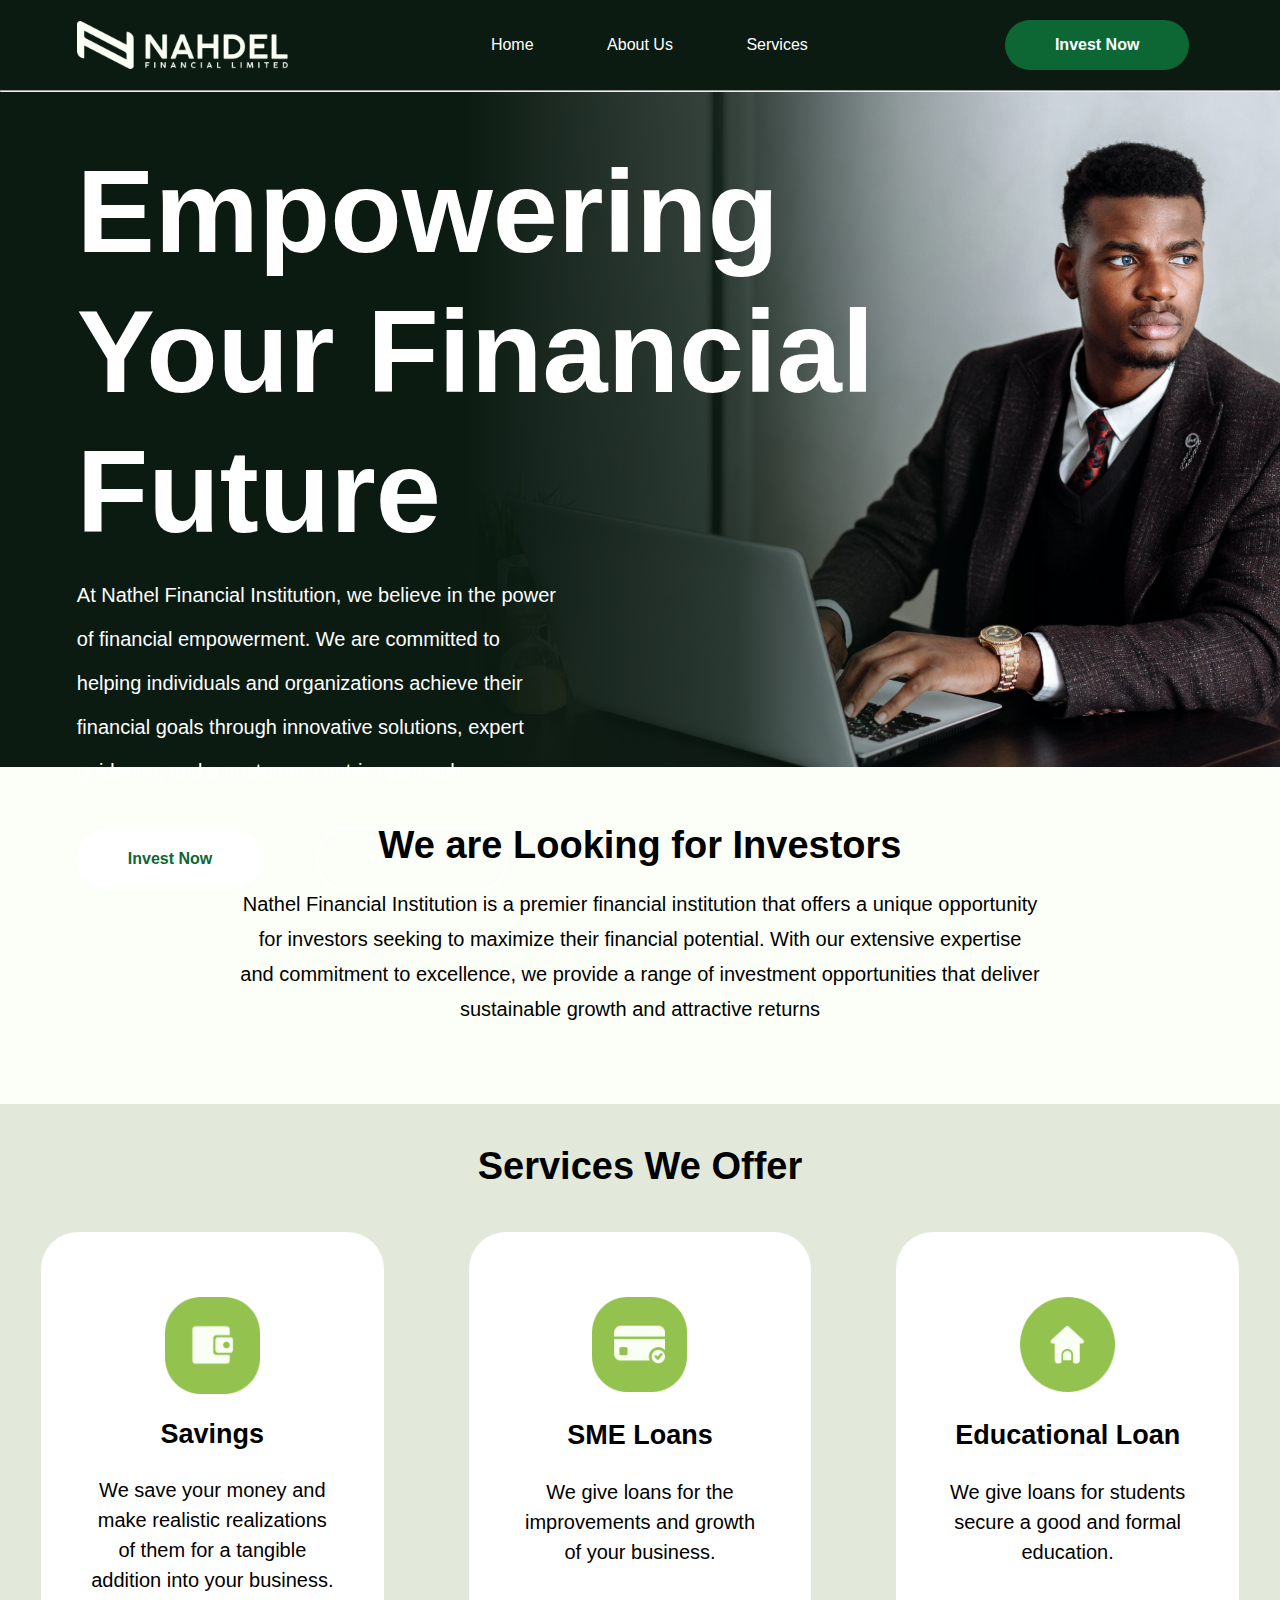
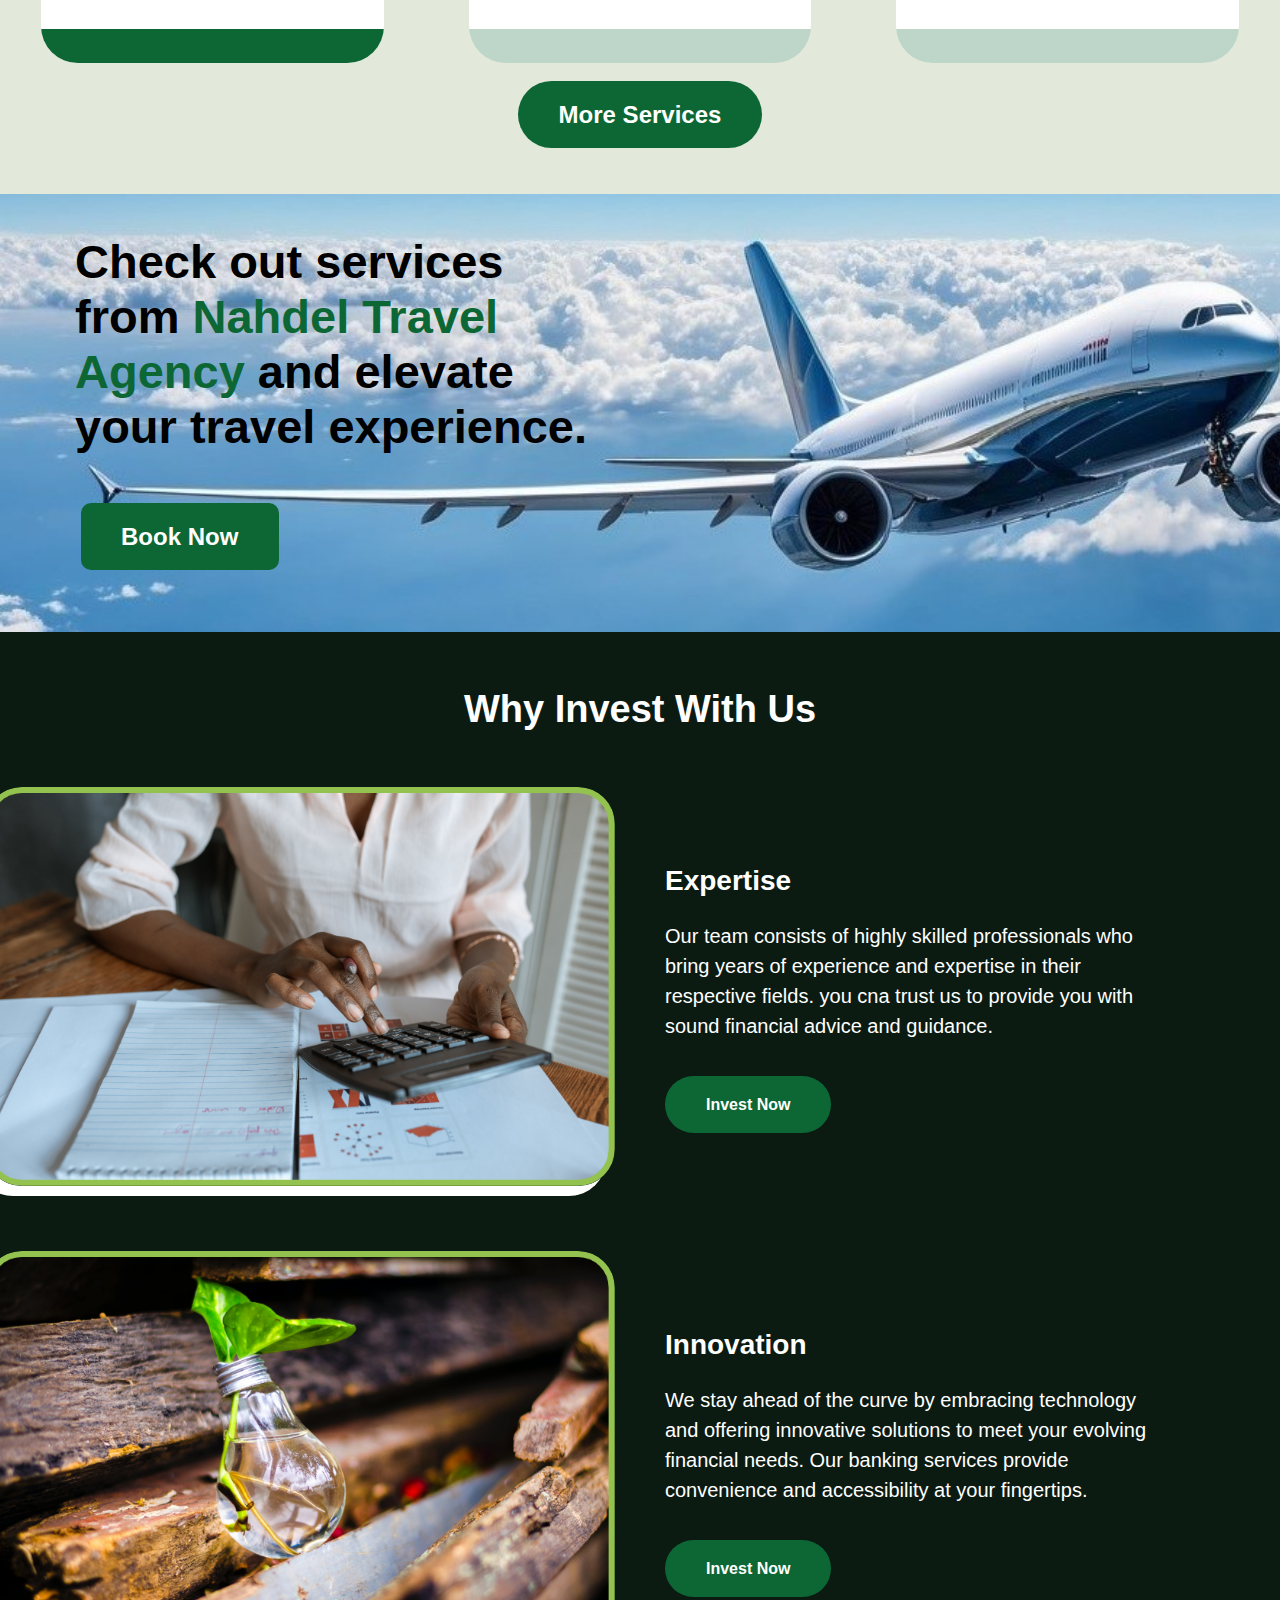
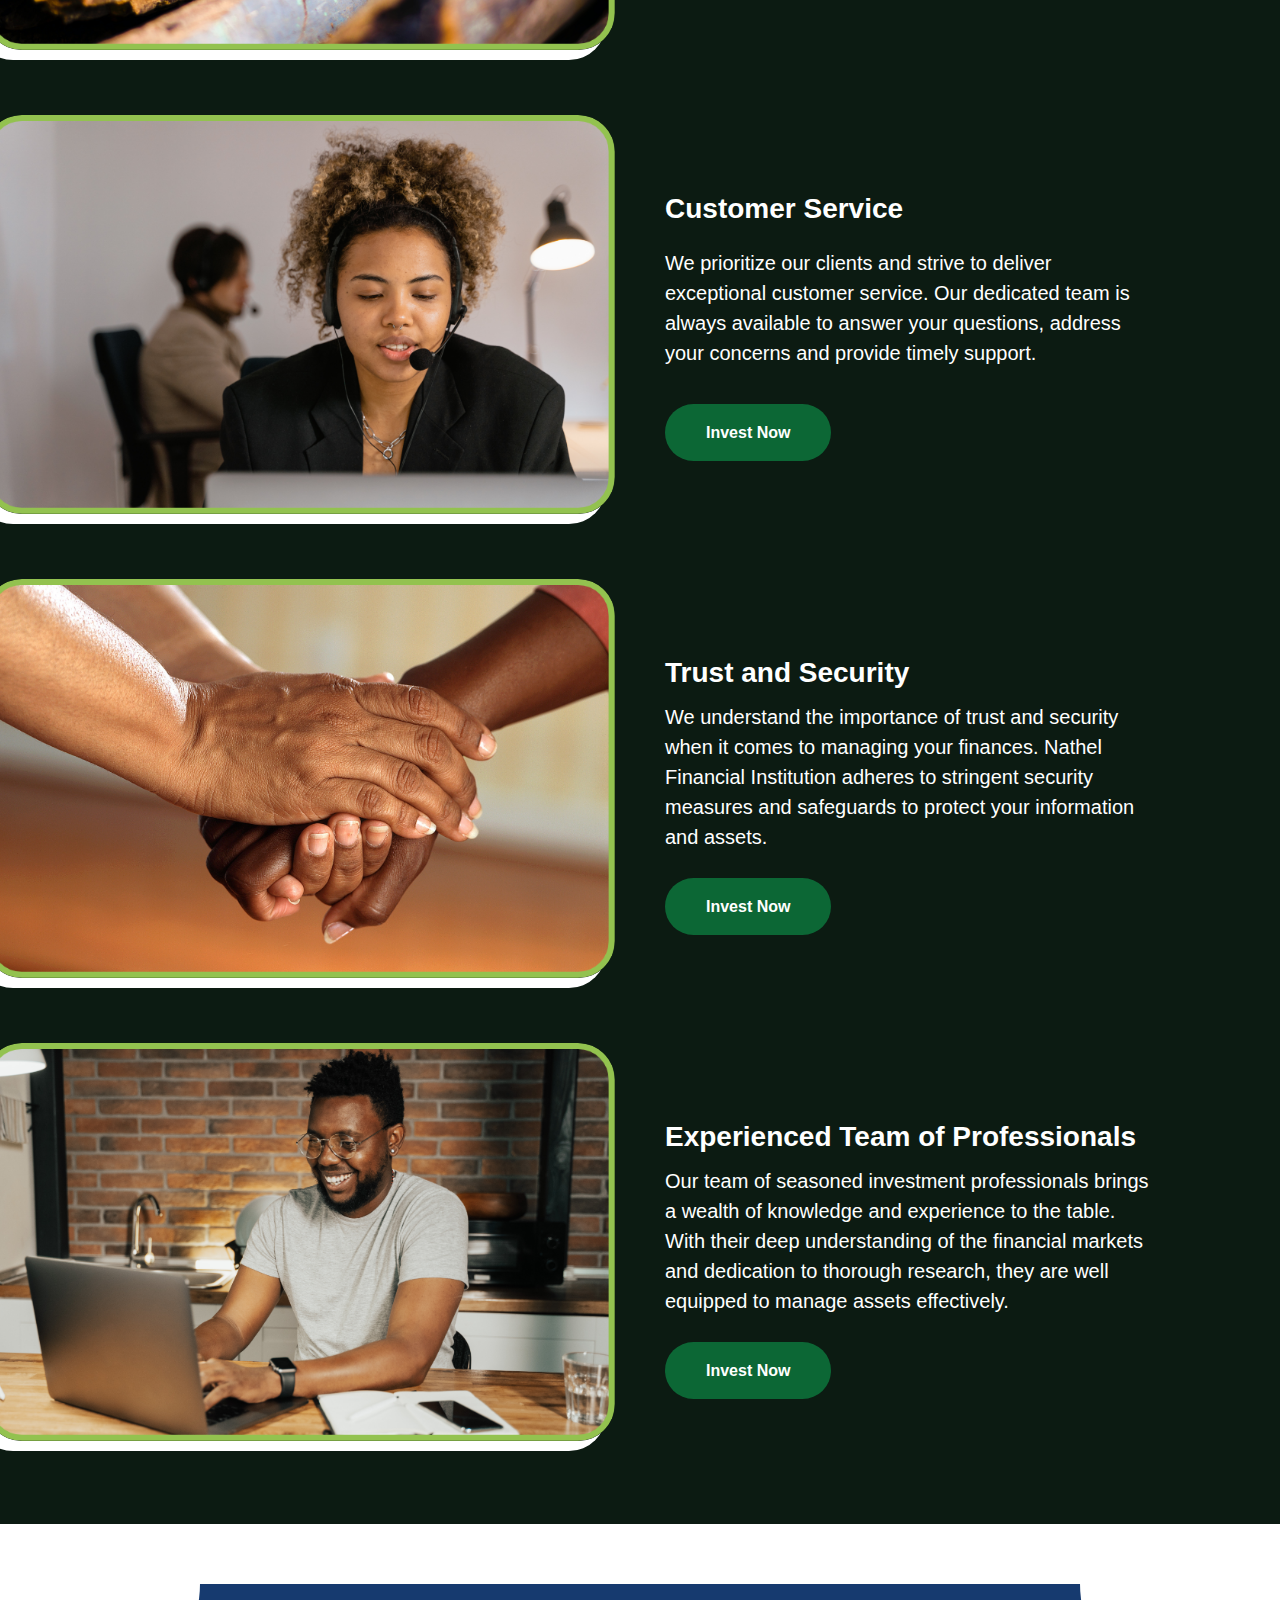
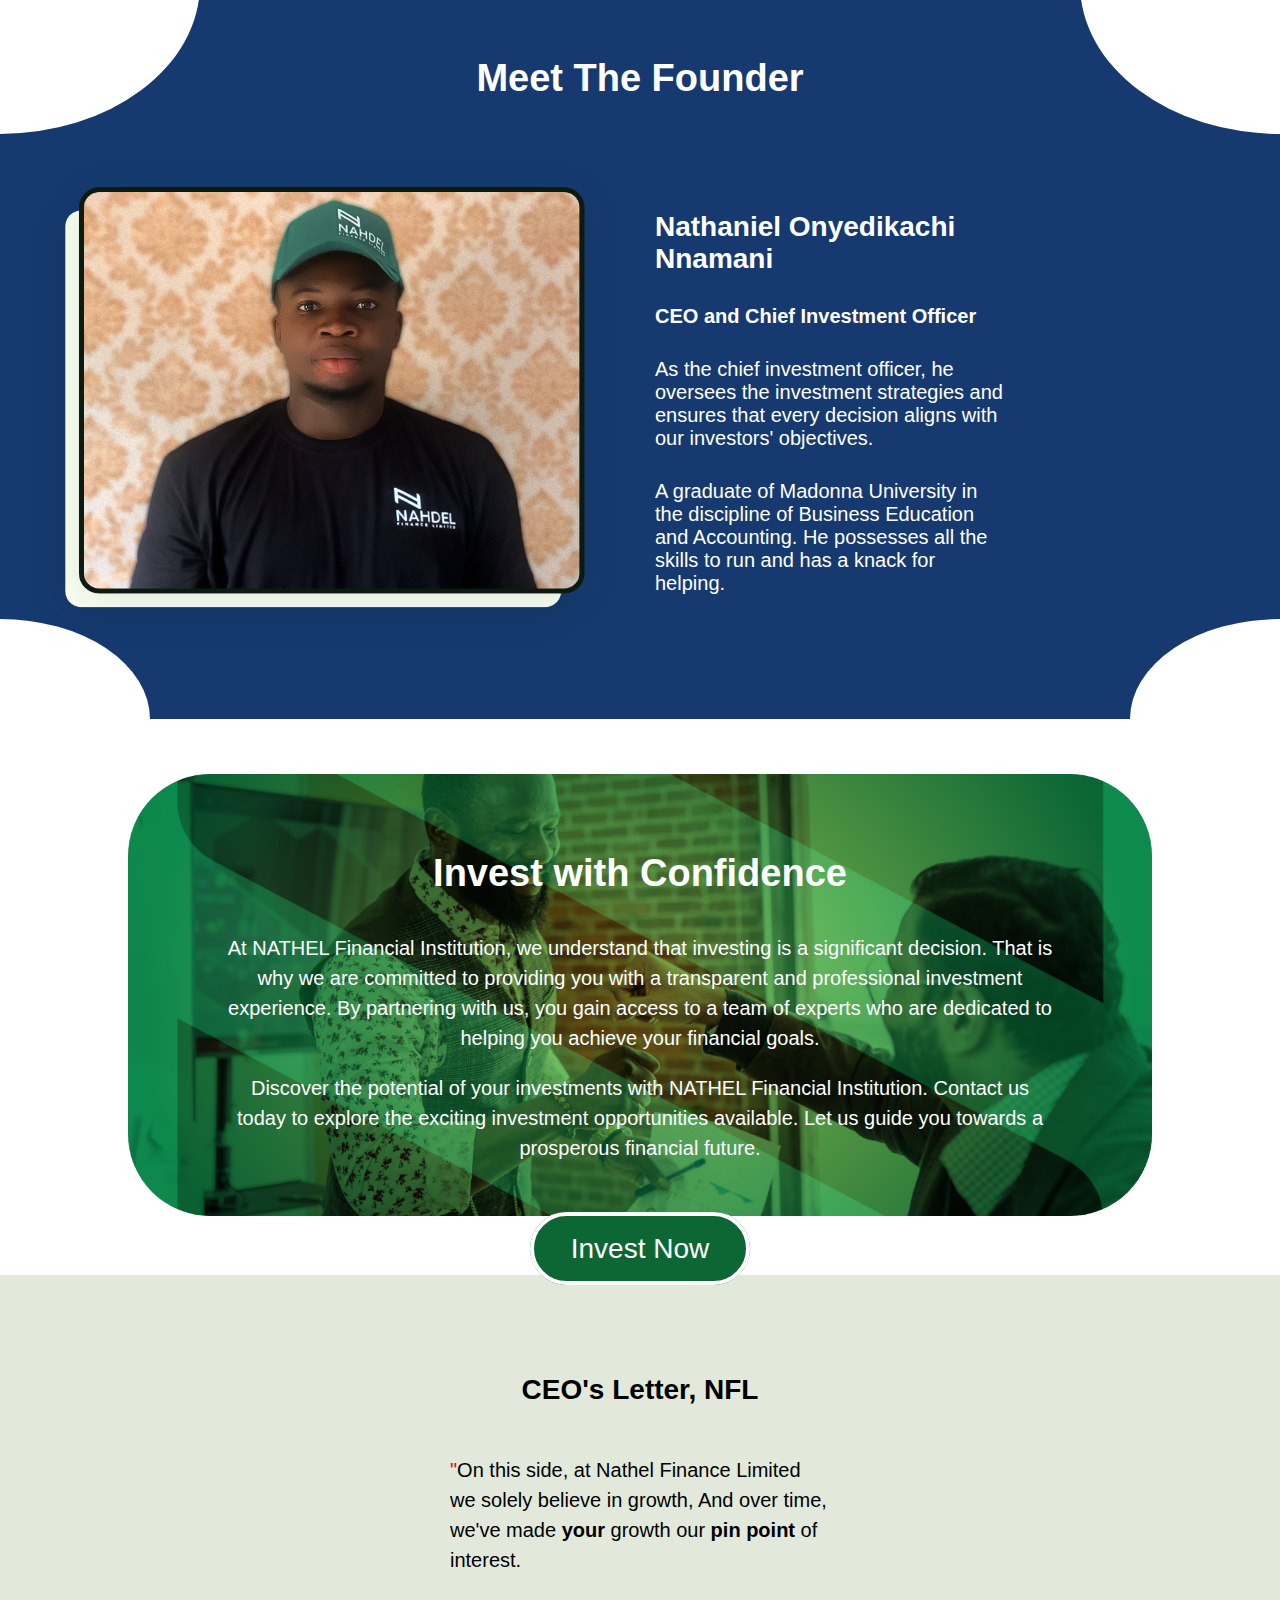
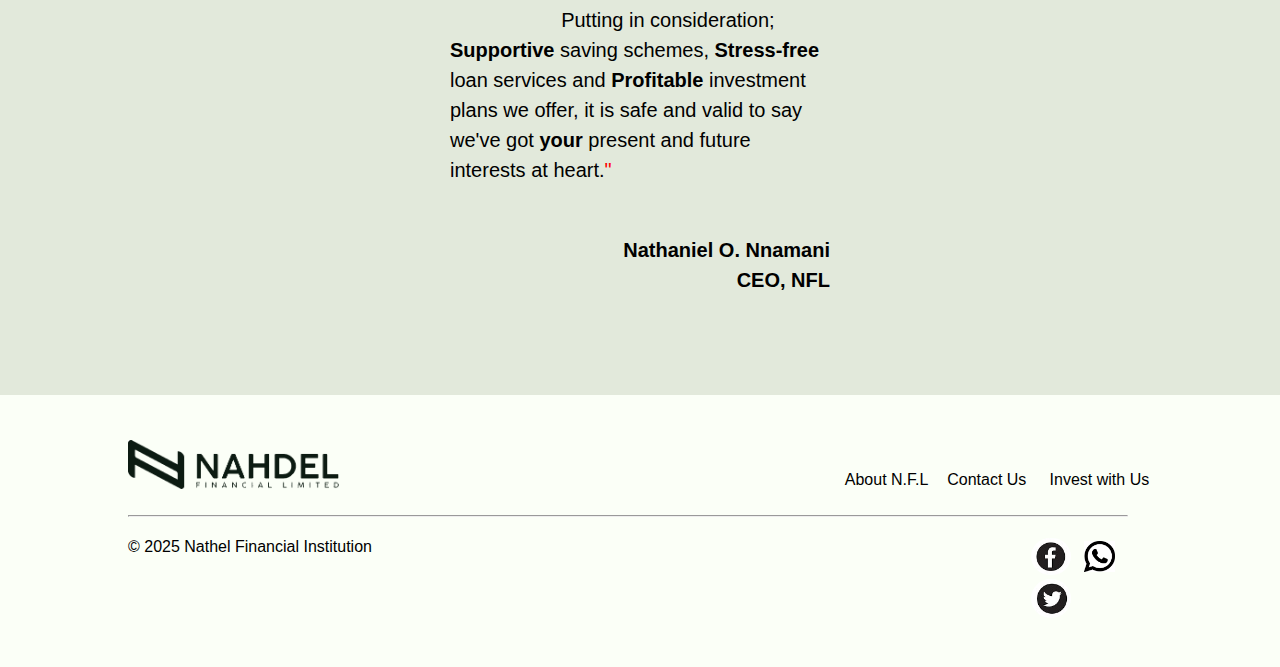
==== index.html @ e196019b "Update index.html" ====
<!DOCTYPE html>
<html lang="en">
  <head>
    <meta charset="UTF-8" />
    <meta name="viewport" content="width=device-width, initial-scale=1.0" />
    <title>Nathel Finance Limited</title>
    <link
      rel="shortcut icon"
      href="nahdel images/Fvicon.png"
      type="image/x-icon"
    />
    <style>
      * {
        box-sizing: border-box;
      }
      body {
        margin: 0%;
        font-family: "Segoe UI", Tahoma, Geneva, Verdana, sans-serif;
      }
      a {
        text-decoration: none;
        color: white;
      }
      .back-to-top {
        float: right;
        position: fixed;
        bottom: 6%;
        right: 4%;
        opacity: 0;
        z-index: 10;
      }
      .back-to-top a {
        display: inline-block;
        margin-top: 40px;
      }
      .back-to-top img {
        border-radius: 40px;
        width: 70px;
      }
      #nav {
        height: 90px;
        display: grid;
        align-items: center;
        justify-items: center;
        grid-template-columns: repeat(7, minmax(0, 1fr));
        background-color: #0c1b12;
      }
      .logo {
        width: 211px;
      }
      .item {
        display: grid;
        width: 100%;
      }
      .item1 {
        align-items: end;
        grid-column-start: 1;
        grid-column-end: 3;
        justify-content: center;
      }
      .item2 {
        justify-content: end;
      }
      .item3 {
        justify-content: center;
      }
      .item4 {
        justify-content: start;
      }
      .item5 {
        grid-column-start: 6;
        grid-column-end: 8;
        justify-content: center;
        font-weight: bold;
      }
      .item6 {
  grid-column-start: 7;
  grid-column-end: 9;
  display: none;
  position: relative;
  justify-content: center;
}
.dropdown-toggle {
  text-align: center;
  align-content: center;
  display: inline-block;
  padding: 16px 50px;
  background-color: #0c6735;
  width: 177px;
  height: 94px;
  font-size: 30px;
}
ul.dropdown {
  display: none;
  position: absolute;
  top: 100%;
  margin-top: 0;
  margin-left: -95px;
  background: #777;
  min-width: 278px;
  padding: 0;
  border-radius: 10px;
}
.list {
  list-style-type: none;
  background-color: #0c6735;
  height: 100px;
}
.links {
  text-decoration: none;
  color: white;
  padding: 0.5em 1em;
  display: block;
  font-size: 40px;
}
      .item5 a {
        display: inline-block;
        padding: 16px 50px;
        border-radius: 30px;
        background-color: #0c6735;
      }
      .item5 a:hover {
        color: #0c6735;
        background-color: white;
        transition: all 0.3s;
      }
      .item2 a,
      .item3 a,
      .item4 a {
        padding: 10px 15px;
        border-radius: 14px;
      }
      .item2 a:hover,
      .item3 a:hover,
      .item4 a:hover {
        background-color: #0c6735;
        transition: all 0.3s;
      }
      #first-part {
        color: white;
        padding: 50px 0px;
        height: 675px;
        background-image: url("First\ Background.png");
        background-size: cover;
      }
      .first-part-section1 {
        margin: 0% 6%;
      }
      #first-part p:nth-child(1) {
        margin-top: 0%;
        margin-bottom: 0%;
        margin-right: 215px;
        font-size: 117px;
        font-weight: bold;
        line-height: 140px;
      }
      #first-part p:nth-child(2) {
        font-size: 20px;
        line-height: 44px;
        margin-top: 1%;
        margin-bottom: 0%;
        margin-right: 642px;
      }
      .first-part-section2 {
        display: inline-block;
        margin: 3% 0%;
      }
      .first-part-section2 a {
        display: inline-block;
        padding: 21px 51px;
        border-radius: 34px;
        font-weight: bold;
      }
      .first-part-section2 a:nth-child(1) {
        color: #0c6735;
        background-color: white;
        margin-right: 48px;
      }
      .first-part-section2 a:nth-child(1):hover {
        color: white;
        background-color: #0c6735;
        transition: all 0.3s;
      }
      .first-part-section2 a:nth-child(2) {
        border: 2px solid white;
        color: white;
      }
      .first-part-section2 a:nth-child(2):hover {
        border: none;
        background-color: #0c6735;
        transition: background-color 0.3s;
        padding: 22px 53px;
      }
      #second-part {
        padding: 57px 240px;
        background-color: #fbfff7;
      }
      #second-part p:nth-child(1) {
        font-size: 38px;
        text-align: center;
        font-weight: bold;
        margin-top: 0;
        margin-bottom: 0;
      }
      #second-part p:nth-child(2) {
        font-size: 20px;
        line-height: 35px;
        text-align: center;
      }
      #third-part {
        padding: 41px;
        height: 690px;
        background-color: #e2e9db;
      }
      #third-part > p:nth-child(1) {
        font-size: 38px;
        font-weight: bold;
        margin: 0;
        text-align: center;
        padding-bottom: 44px;
      }
      .third-part-grid {
        height: 90px;
        display: grid;
        justify-items: center;
        grid-template-columns: repeat(3, minmax(0, 1fr));
        grid-column-gap: 85px;
      }
      .third-part-grid .item {
        padding-bottom: 68px;
        background-color: white;
        border-radius: 37px;
      }
      .third-part-grid-1 {
        padding-top: 65px;
        font-size: 20px;
        background: linear-gradient(
          180deg,
          rgba(255, 255, 255, 0) 92%,
          #0c6735 77%
        );
      }
      .third-part-grid-2 {
        padding-top: 65px;
        font-size: 20px;
        padding-bottom: 97px;
        background: linear-gradient(
          180deg,
          rgba(255, 255, 255, 0) 92%,
          #0c673545 77%
        );
      }
      .third-part-grid-3 {
        padding-top: 65px;
        font-size: 20px;
        padding-bottom: 98px;
        background: linear-gradient(
          180deg,
          rgba(255, 255, 255, 0) 92%,
          #0c673545 77%
        );
      }
      .third-part-grid img {
        width: 95px;
        margin: auto;
      }
      .third-part-grid .correction1 {
        margin-top: 0px;
      }
      .third-part-grid .correction2 {
        margin-top: 0px;
      }
      .third-part-grid .correction3 {
        margin-top: -27px;
      }
      .third-part-grid p {
        text-align: center;
      }
      .passage {
        margin: 0px 50px;
        line-height: 30px;
      }
      .loans-title {
        font-size: 27px;
        font-weight: bold;
        margin: 25px 0px;
      }
      .services {
        text-align: center;
        margin-top: 379px;
        font-size: 24px;
        font-weight: bold;
      }
      .services a:hover {
        color: #0c6735;
        background-color: white;
        box-shadow: 0px 4px 16px rgb(74, 74, 74);
        padding: 20px 41px;
        border-radius: 54px;
      }
      .invest-now {
        color: white;
        background-color: #0c6735;
        padding: 20px 41px;
        border-radius: 54px;
      }
      .invest-now:hover {
        color: #0c6735;
        background-color: white;
        transition: all 0.3s;
      }
      #travel-agency {
        background-image: url("nathel\ photo.jpg");
        background-size: cover;
        padding-top: 19px;
        padding-bottom: 76px;
      }
      .travel-agency {
        margin: -26px 665px 0px 75px;
        text-align: left;
        font-size: 47px;
        font-weight: 600;
      }
      .travel-name {
        color: #0c6735;
      }
      .travel-button {
        width: 202px;
        font-size: 24px;
        font-weight: bold;
        text-align: center;
        color: white;
        background-color: #0c6735;
        padding: 20px 41px 20px 40px;
        border-radius: 10px;
        margin-left: 6px;
      }
      .travel-button:hover {
        color: #0c6735;
        background-color: white;
        box-shadow: 0px 4px 16px rgb(74, 74, 74);
        transition: all 0.3s;
      }
      #fourth-part {
        height: 2492px;
        background-color: #0c1b12;
        padding-top: 56px;
      }
      #fourth-part > p {
        font-size: 38px;
        font-weight: bold;
        margin: 0;
        text-align: center;
        padding-bottom: 56px;
      }
      #fourth-part p {
        color: white;
      }
      .fourth-part-grid {
        display: grid;
        justify-items: center;
        grid-template-columns: repeat(2, minmax(0, 1fr));
        grid-column-gap: 50px;
        grid-row-gap: 65px;
      }
      .four1 {
        justify-content: end;
      }
      .four2 {
        margin-right: 0px;
        justify-content: start;
      }
      #fourth-part img {
        width: 630px;
        border-radius: 37px;
        box-shadow: -9px 10px 0px white;
      }
      .top-one {
        height: 0;
        font-size: 28px;
        font-weight: bold;
        margin-top: 78px;
        margin-bottom: 0;
      }
      .second-one {
        width: 489px;
        font-size: 20px;
        line-height: 30px;
        margin-top: 0;
        margin-bottom: 0;
      }
      .four2 p:nth-child(3) {
        margin-top: 0;
      }
      .four2 .invest-now {
        font-weight: bold;
      }
      #fifth-part {
        margin-top: 60px;
      }
      .fifth-section {
        position: relative;
        color: white;
        background-color: rgb(19, 56, 109, 0.99);
        padding-top: 35px;
        padding-bottom: 50px;
        border-radius: 0;
      }
      .small-box {
        position: absolute;
        background-color: white;
      }
      .box1,
      .box2 {
        width: 200px;
        height: 150px;
      }
      .box3,
      .box4 {
        width: 150px;
        height: 100px;
      }
      .box1 {
        top: 0;
        left: 0;
        border-radius: 0px 0px 131% 0px;
      }
      .box2 {
        top: 0;
        right: 0;
        border-radius: 0px 0px 0px 131%;
      }
      .box3 {
        bottom: 0;
        left: 0;
        border-radius: 0px 131% 0px 0px;
      }
      .box4 {
        bottom: 0;
        right: 0;
        border-radius: 131% 0px 0px 0px;
      }
      .fifth-section > p {
        font-size: 38px;
        font-weight: bold;
        text-align: center;
        text-transform: capitalize;
      }
      .fifth-section-grid {
        display: grid;
        justify-items: center;
        grid-template-columns: repeat(2, minmax(0, 1fr));
      }
      #fifth-part img {
        width: 630px;
        border-radius: 37px;
      }
      .five1 {
        justify-content: end;
      }
      .five2 {
        font-size: 20px;
        justify-content: start;
        align-items: center;
        align-content: center;
      }
      .five2 p {
        margin: 15px;
        margin-right: 270px;
      }
      .name {
        font-size: 28px;
        font-weight: bold;
      }
      .ceo {
        font-weight: bold;
      }
      #sixth-part {
        position: relative;
        margin: 55px 0px;
      }
      #sixth-part img {
        width: 80%;
        margin: 0px 10%;
      }
      .sixth-section {
        color: white;
        position: absolute;
        top: 9%;
        width: 65%;
        margin: 0px 17.5%;
      }
      .sixth-section p {
        text-align: center;
      }
      .sixth-section > p:nth-child(1) {
        font-size: 38px;
        font-weight: bold;
      }
      .six-p {
        font-size: 20px;
        line-height: 30px;
      }
      .sixth-section p:nth-child(4) {
        font-size: 28px;
        margin-top: 70px;
      }
      .sixth-section a {
        text-decoration: none;
        padding: 17px 37px;
        border: 4px solid white;
        border-radius: 55px;
        background-color: #0c6735;
      }
      .sixth-section a:hover {
        color: #0c6735;
        background-color: white;
        transition: all 0.3s;
      }
      #letter {
        background-color: #e2e9db;
        padding: 100px 0px;
      }
      #letter p {
        margin: 0px 450px;
        text-align: start;
        font-size: 20px;
        line-height: 30px;
      }
      #letter p:nth-child(1) {
        font-size: 28px;
        font-weight: bold;
        text-align: center;
        margin-bottom: 50px;
      }
      #letter p:nth-child(2) {
        margin-bottom: 30px;
      }
      #letter p:nth-child(4) {
        text-align: end;
        font-size: 20px;
        font-weight: bold;
        margin-top: 50px;
      }
      .change-color {
        color: red;
      }
      #footer {
        background-color: #fbfff7;
        padding: 45px 0px;
      }
      .footer-section {
        width: 80%;
        margin: 0px 10%;
      }
      .footer-grid {
        display: grid;
        grid-template-columns: repeat(10, minmax(0, 2fr));
      }
      .footer1 a {
        text-decoration: none;
        color: black;
      }
      .footer1 a:hover {
        text-decoration: underline;
        color: #0c6735;
      }
      .foot1 {
        grid-column-start: 1;
        grid-column-end: 7;
      }
      .foot2 {
        visibility: hidden;
        margin-left: 29px;
      }
      hr {
        margin-top: 26px;
        margin-bottom: 21px;
        margin-right: 24px;
      }
      .foot6 {
        grid-column-start: 1;
        grid-column-end: 9;
      }
      .foot7 {
        grid-column-start: 9;
        grid-column-end: 11;
      }
      .foot7 img {
        width: 40px;
        display: inline-block;
      }
      .foot7 > div {
        margin-left: 84px;
      }
      .fb {
        margin-right: 8px;
        border-radius: 60px;
      }
      .foot7 .what {
        width: 31.5px;
        margin-bottom: 3px;
        margin-right: 8px;
      }
      .tweet {
        border-radius: 60px;
      }
      .footer1 .item {
        align-content: end;
      }
      .footer2 .item {
        align-content: start;
      }

      @media (max-width: 821px) {
        body {
          display: grid;
          grid-template-columns: auto;
        }
        #nav,
        #first-part,
        #second-part,
        #third-part,
        #travel-agency,
        #fourth-part,
        #fifth-part,
        #sixth-part,
        #letter,
        #footer {
          width: 100%;
        }
        #nav {
          grid-template-columns: repeat(8, minmax(0, 1fr));
          padding-left: 108px;
          padding-right: 40px;
          padding-top: 50px;
          height: 183px;
        }
        .logo {
          width: 300px;
        }
        .item2,
        .item3,
        .item4,
        .item5 {
          display: none;
        }
        .item5 {
          margin-left: -250px;
        }
        .item6 {
          display: grid;
        }
        #first-part {
          background-image: url("Section\ One\ Background.png");
          height: 1500px;
        }
        #first-part p {
          width: 100%;
        }
        .first-part img {
          object-fit: cover;
        }
        #third-part {
          height: 1381px;
        }
        .third-part-grid {
          height: 1100px;
          display: grid;
          justify-items: center;
          grid-template-columns: repeat(1, minmax(0, 1fr));
          grid-row-gap: 52px;
        }
        #travel-agency {
          background-image: url("plane.jpg");
          height: 800px;
        }
        .travel-agency {
          margin: 0px 75px;
          padding-top: -7px;
          text-align: center;
          font-size: 47px;
        }
        .travel-agency p {
          margin-bottom: 35px;
        }
        .travel-name {
          color: #0c6735;
        }
        #fourth-part {
          height: 4185px;
        }
        .fourth-part-grid {
          display: grid;
          justify-items: center;
          grid-template-columns: repeat(1, minmax(0, 1fr));
          grid-row-gap: 65px;
        }
        .four1 {
          justify-content: center;
        }
        .four2 {
          margin-right: 0px;
          justify-content: center;
        }
        .services {
          margin-top: 54px;
        }
        .top-one {
          margin-top: 0px;
        }
        .second-one {
          margin-top: 55px;
        }
        .four2 p:nth-child(3) {
          margin-top: 47px;
        }
        #fifth-part {
          margin-top: 50px;
        }
        .fifth-section-grid {
          display: grid;
          justify-items: center;
          grid-template-columns: repeat(1, minmax(0, 1fr));
        }
        .five1 {
          justify-content: center;
        }
        .five2 {
          font-size: 20px;
          justify-content: center;
          align-items: center;
          align-content: center;
          margin: auto;
        }
        .five2 p {
          margin: 15px 260px;
          margin-right: 270px;
        }
        .sixth-section > p:nth-child(1) {
          margin-top: 0;
        }
        #sixth-part {
          position: relative;
          margin: 50px 0px;
        }
        #sixth-part img {
          height: 590px;
          width: 80%;
          margin: 0px 10%;
          object-fit: cover;
        }
        .sixth-section p:nth-child(4) {
          font-size: 28px;
          margin-top: 45px;
        }
        #letter p {
          margin: 0px 200px;
          text-align: start;
          font-size: 20px;
          line-height: 30px;
        }
        .footer-grid {
          display: grid;
          grid-template-columns: repeat(7, minmax(0, 2fr));
        }
        .foot1 {
          grid-column-start: 1;
          grid-column-end: 4;
        }
      }
    </style>
  </head>
  <body>
    <div class="back-to-top">
      <a href="#nav"
        ><img src="nahdel images/up arrow.png" alt="Back to top of page"
      /></a>
    </div>

    <div id="nav">
      <div class="item item1">
        <img
          class="logo"
          src="nahdel images/LOGO.png
            "
          alt=""
        />
      </div>
      <div class="item item2"><a href="#">Home</a></div>
      <div class="item item3">
        <a href="#fifth-part">About Us</a>
      </div>
      <div class="item item4"><a href="#third-part">Services</a></div>
      <div class="item item5">
        <a href="https://wa.me/message/DVHA7SPF5PKRJ1">Invest Now</a>
      </div>
      <div class="item item6">
        <a class="dropdown-toggle" href="#" title="Menu">Menu</a>
        <ul class="dropdown">
          <li class="list"><a class="links" href="#">Home</a></li>
          <li class="list"><a class="links" href="#third-part">Services</a></li>
          <li class="list">
            <a class="links" href="https://wa.me/message/DVHA7SPF5PKRJ1"
              >About Us</a
            >
          </li>
          <li class="list">
            <a class="links" href="#sixth-part">Invest Now</a>
          </li>
        </ul>
      </div>
    </div>

    <hr style="margin: 0" />
    
    <div id="first-part">
      <div class="first-part-section1">
        <p>Empowering Your Financial Future</p>
        <p>
          At Nathel Financial Institution, we believe in the power of financial
          empowerment. We are committed to helping individuals and organizations
          achieve their financial goals through innovative solutions, expert
          guidance, and a customer-centric approach.
        </p>
        <div class="first-part-section2">
          <a href="https://wa.me/message/DVHA7SPF5PKRJ1">Invest Now</a>
          <a href="#">Learn More</a>
        </div>
      </div>
    </div>

    <div id="second-part">
      <p>We are Looking for Investors</p>
      <p>
        Nathel Financial Institution is a premier financial institution that
        offers a unique opportunity for investors seeking to maximize their
        financial potential. With our extensive expertise and commitment to
        excellence, we provide a range of investment opportunities that deliver
        sustainable growth and attractive returns
      </p>
    </div>

    <div id="third-part">
      <p>Services We Offer</p>
      <div class="third-part-grid">
        <div class="item third-part-grid-1">
          <img
            src="nahdel images/Savings Loan Icon.png"
            alt="image of savings loan"
          />
          <p class="loans-title">Savings</p>
          <p class="passage">
            We save your money and make realistic realizations of them for a
            tangible addition into your business.
          </p>
        </div>
        <div class="item third-part-grid-2">
          <img
            class="correction1"
            src="nahdel images/SME Loan Icon.png"
            alt="logo for SME loan"
          />
          <p class="loans-title correction2">SME Loans</p>
          <p class="passage correction3">
            We give loans for the improvements and growth of your business.
          </p>
        </div>
        <div class="item third-part-grid-3">
          <img
            class="correction1"
            src="nahdel images/Educational Loan Icon.png"
            alt="logo for educational loan"
          />
          <p class="loans-title correction2">Educational Loan</p>
          <p class="passage correction3">
            We give loans for students secure a good and formal education.
          </p>
        </div>
      </div>
      <p class="services"><a class="invest-now" href="#">More Services</a></p>
    </div>

    <div id="travel-agency">
      <div class="travel-agency">
        <p>
          Check out services from
          <span class="travel-name">Nahdel Travel Agency</span> and elevate your
          travel experience.
        </p>
        <a class="travel-button" href="https://wa.me/message/DVHA7SPF5PKRJ1"
          >Book Now</a
        >
      </div>
    </div>

    <div id="fourth-part">
      <p>Why Invest With Us</p>
      <div class="fourth-part-grid">
        <div class="item four1">
          <img src="nahdel images/Expertise Image.png" alt="Expertise" />
        </div>
        <div class="item four2">
          <p class="top-one">Expertise</p>
          <p class="second-one">
            Our team consists of highly skilled professionals who bring years of
            experience and expertise in their respective fields. you cna trust
            us to provide you with sound financial advice and guidance.
          </p>
          <p>
            <a class="invest-now" href="https://wa.me/message/DVHA7SPF5PKRJ1"
              >Invest Now</a
            >
          </p>
        </div>
        <div class="item four1">
          <img src="nahdel images/Innovation Image.png" alt="Innovation" />
        </div>
        <div class="item four2">
          <p class="top-one">Innovation</p>
          <p class="second-one">
            We stay ahead of the curve by embracing technology and offering
            innovative solutions to meet your evolving financial needs. Our
            banking services provide convenience and accessibility at your
            fingertips.
          </p>
          <p>
            <a class="invest-now" href="https://wa.me/message/DVHA7SPF5PKRJ1"
              >Invest Now</a
            >
          </p>
        </div>
        <div class="item four1">
          <img
            src="nahdel images/Customer Service.png"
            alt="Customer service"
          />
        </div>
        <div class="item four2">
          <p class="top-one">Customer Service</p>
          <p class="second-one">
            We prioritize our clients and strive to deliver exceptional customer
            service. Our dedicated team is always available to answer your
            questions, address your concerns and provide timely support.
          </p>
          <p>
            <a class="invest-now" href="https://wa.me/message/DVHA7SPF5PKRJ1"
              >Invest Now</a
            >
          </p>
        </div>
        <div class="item four1">
          <img
            src="nahdel images/Trust & Security Image.png"
            alt="Trust and security"
          />
        </div>
        <div class="item four2">
          <p class="top-one">Trust and Security</p>
          <p class="second-one">
            We understand the importance of trust and security when it comes to
            managing your finances. Nathel Financial Institution adheres to
            stringent security measures and safeguards to protect your
            information and assets.
          </p>
          <p>
            <a class="invest-now" href="https://wa.me/message/DVHA7SPF5PKRJ1"
              >Invest Now</a
            >
          </p>
        </div>
        <div class="item four1">
          <img
            src="nahdel images/Experienced Team of Professionals Image.png"
            alt="Experienced team of professionals"
          />
        </div>
        <div class="item four2">
          <p class="top-one">Experienced Team of Professionals</p>
          <p class="second-one">
            Our team of seasoned investment professionals brings a wealth of
            knowledge and experience to the table. With their deep understanding
            of the financial markets and dedication to thorough research, they
            are well equipped to manage assets effectively.
          </p>
          <p>
            <a class="invest-now" href="https://wa.me/message/DVHA7SPF5PKRJ1"
              >Invest Now</a
            >
          </p>
        </div>
      </div>
    </div>

    <div id="fifth-part">
      <div class="fifth-section">
        <div class="box1 small-box"></div>
        <div class="box2 small-box"></div>
        <div class="box3 small-box"></div>
        <div class="box4 small-box"></div>
        <p>Meet the founder</p>
        <div class="fifth-section-grid">
          <div class="item five1">
            <img
              src="nahdel images/Personality One.png"
              alt="Picture of the CEO"
            />
          </div>
          <div class="item five2">
            <p class="name">Nathaniel Onyedikachi Nnamani</p>
            <p class="ceo">CEO and Chief Investment Officer</p>
            <p class="detail">
              As the chief investment officer, he oversees the investment
              strategies and ensures that every decision aligns with our
              investors' objectives.
            </p>
            <p class="second-detail">
              A graduate of Madonna University in the discipline of Business
              Education and Accounting. He possesses all the skills to run and
              has a knack for helping.
            </p>
          </div>
        </div>
      </div>
    </div>

    <div id="sixth-part">
      <img
        src="nahdel images/Call To Action Background - Desktop.png"
        alt="Call to action"
      />
      <div class="sixth-section">
        <p>Invest with Confidence</p>
        <p class="six-p">
          At NATHEL Financial Institution, we understand that investing is a
          significant decision. That is why we are committed to providing you
          with a transparent and professional investment experience. By
          partnering with us, you gain access to a team of experts who are
          dedicated to helping you achieve your financial goals.
        </p>
        <p class="six-p">
          Discover the potential of your investments with NATHEL Financial
          Institution. Contact us today to explore the exciting investment
          opportunities available. Let us guide you towards a prosperous
          financial future.
        </p>
        <p><a href="https://wa.me/message/DVHA7SPF5PKRJ1">Invest Now</a></p>
      </div>
    </div>

    <div id="letter">
      <p>CEO's Letter, NFL</p>
      <p>
        <span class="change-color">"</span>On this side, at Nathel Finance
        Limited we solely believe in growth, And over time, we've made
        <strong>your</strong> growth our <strong>pin point</strong> of interest.
      </p>
      <p>
        &nbsp;&nbsp;&nbsp;&nbsp;&nbsp;&nbsp;&nbsp;&nbsp;&nbsp;&nbsp;&nbsp;&nbsp;&nbsp;&nbsp;&nbsp;&nbsp;&nbsp;&nbsp;&nbsp;&nbsp;Putting
        in consideration; <strong>Supportive</strong> saving schemes,
        <strong>Stress-free</strong> loan services and
        <strong>Profitable</strong> investment plans we offer, it is safe and
        valid to say we've got <strong>your</strong> present and future
        interests at heart.<span class="change-color">"</span>
      </p>
      <p>Nathaniel O. Nnamani<br />CEO, NFL</p>
    </div>

    <div id="footer">
      <div class="footer-section">
        <div class="footer-grid footer1">
          <div class="item foot1">
            <img class="logo" src="nahdel images/Transparent Logo.png" alt="" />
          </div>
          <div class="item foot2"><a href="#">Home</a></div>
          <div class="item foot3"><a href="#fifth-part">About N.F.L</a></div>
          <div class="item foot4">
            <a href="mailto:Nahdelinstitute15@gmail.com">Contact Us</a>
          </div>
          <div class="item foot5">
            <a href="#sixth-part">Invest with Us</a>
          </div>
        </div>
        <hr />
        <div class="footer-grid footer2">
          <div class="item foot6">&copy; 2025 Nathel Financial Institution</div>
          <div class="item foot7">
            <div>
              <a
                href="https://www.facebook.com/onyedika.nathaniel?mibextid=LQQJ4d"
                ><img class="fb" src="nahdel images/fb.jpg" alt="Facebook link"
              /></a>
              <a href="https://wa.me/message/DVHA7SPF5PKRJ1"
                ><img
                  class="what"
                  src="nahdel images/whatsapp.png"
                  alt="WhatsApp link"
              /></a>
              <a href="https://twitter.com/NNahdel"
                ><img
                  class="tweet"
                  src="nahdel images/tweet.jpg"
                  alt="Twitter link"
              /></a>
            </div>
          </div>
        </div>
      </div>
    </div>

    <script src="https://cdn.jsdelivr.net/npm/jquery@3.6.3/dist/jquery.min.js"></script>
    <script>
      $(window).scroll(function () {
        if ($(this).scrollTop()) {
          $(".back-to-top").stop(true, true).fadeIn();
        } else {
          $(".back-to-top").stop(true, true).fadeOut();
        }
      });

      $(document).ready(function () {
        var bottom = $(window).outerHeight() - $(window).height() - 150; // 150 pixel to the bottom of the page;
        $(window).scroll(function () {
          if ($(window).scrollTop() >= bottom) {
            $(".back-to-top").fadeTo("slow", 0.9);
          } else {
            $(".back-to-top").fadeOut("slow");
          }
        });

        $(".back-to-top").click(function () {
          $("html, body").animate({ scrollTop: 0 }, "slow");
          $(".back-to-top").fadeOut("slow");
        });
      });

      $(function () {
        // Dropdown toggle
        $(".dropdown-toggle").click(function () {
          $(this).next(".dropdown").slideToggle();
        });

        $(document).click(function (e) {
          var target = e.target;
          if (
            !$(target).is(".dropdown-toggle") &&
            !$(target).parents().is(".dropdown-toggle")
          ) {
            $(".dropdown").hide();
          }
        });
      });
    </script>
  </body>
</html>
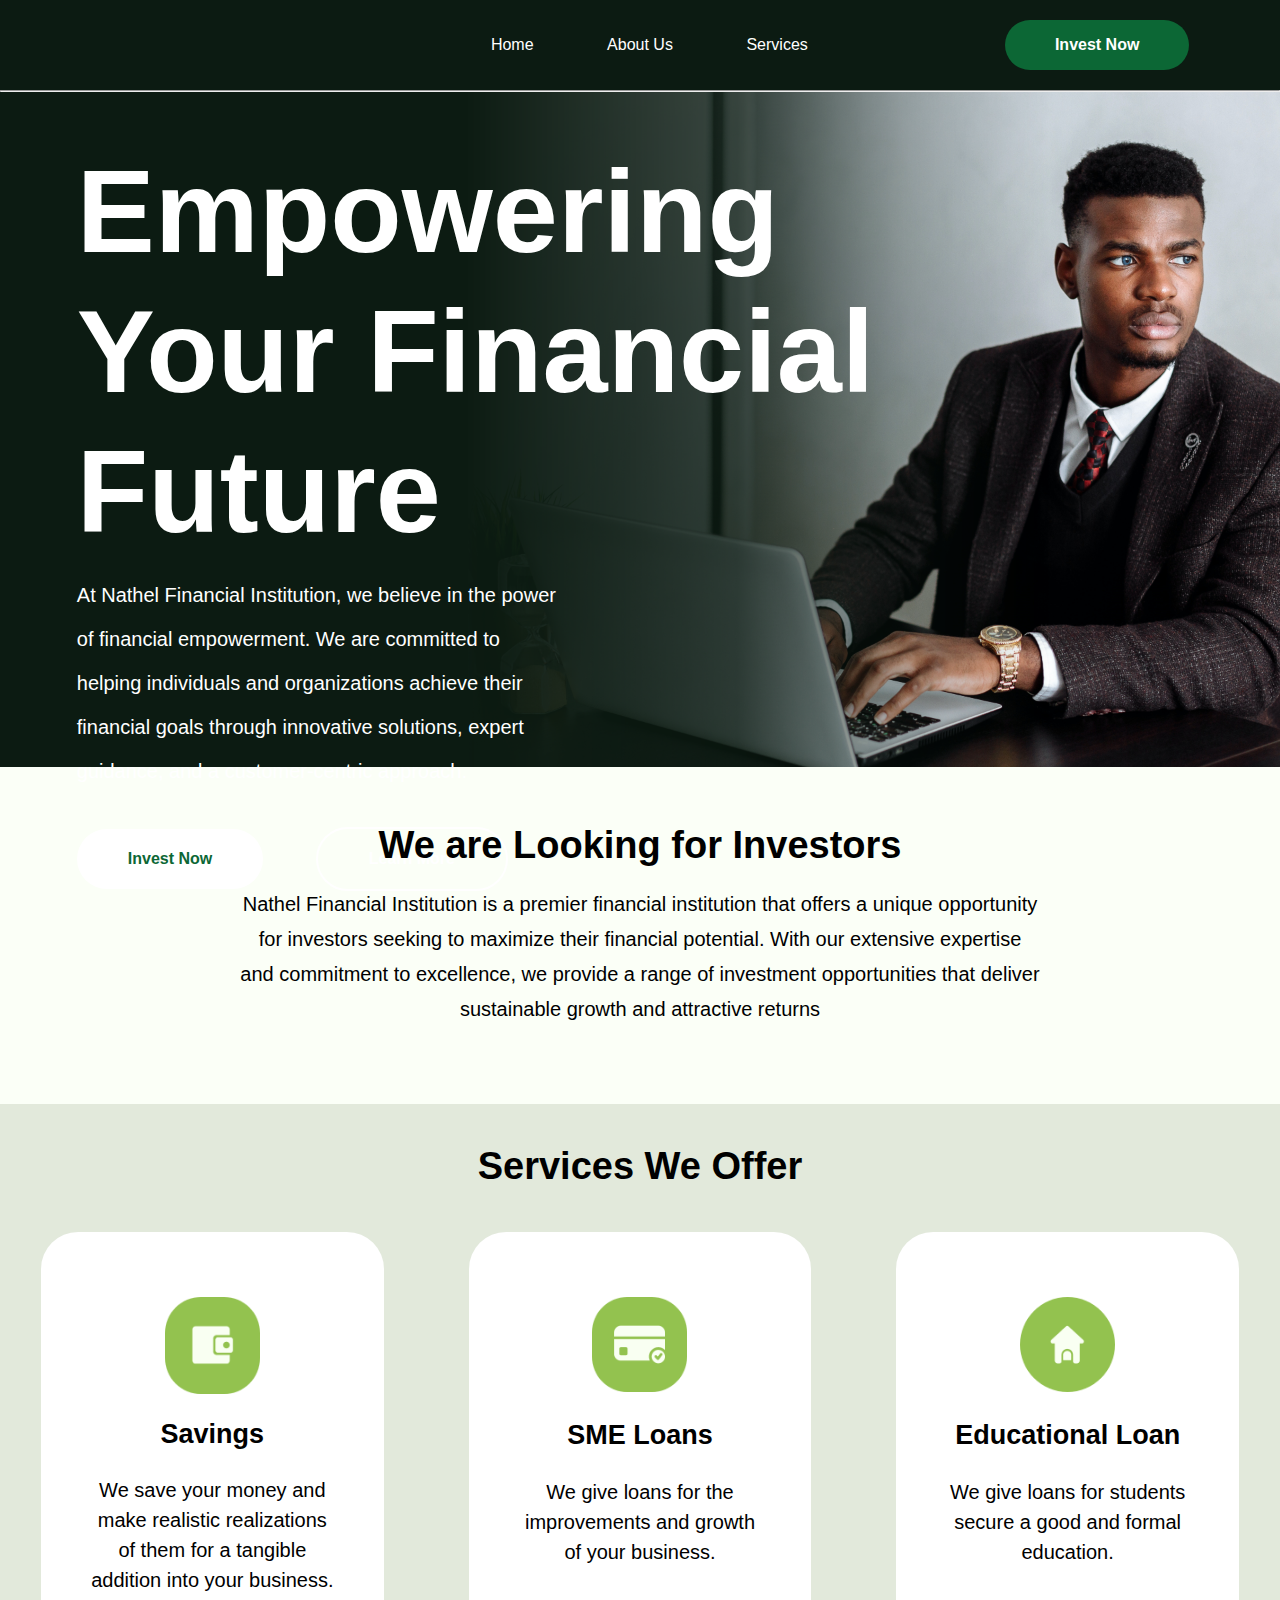
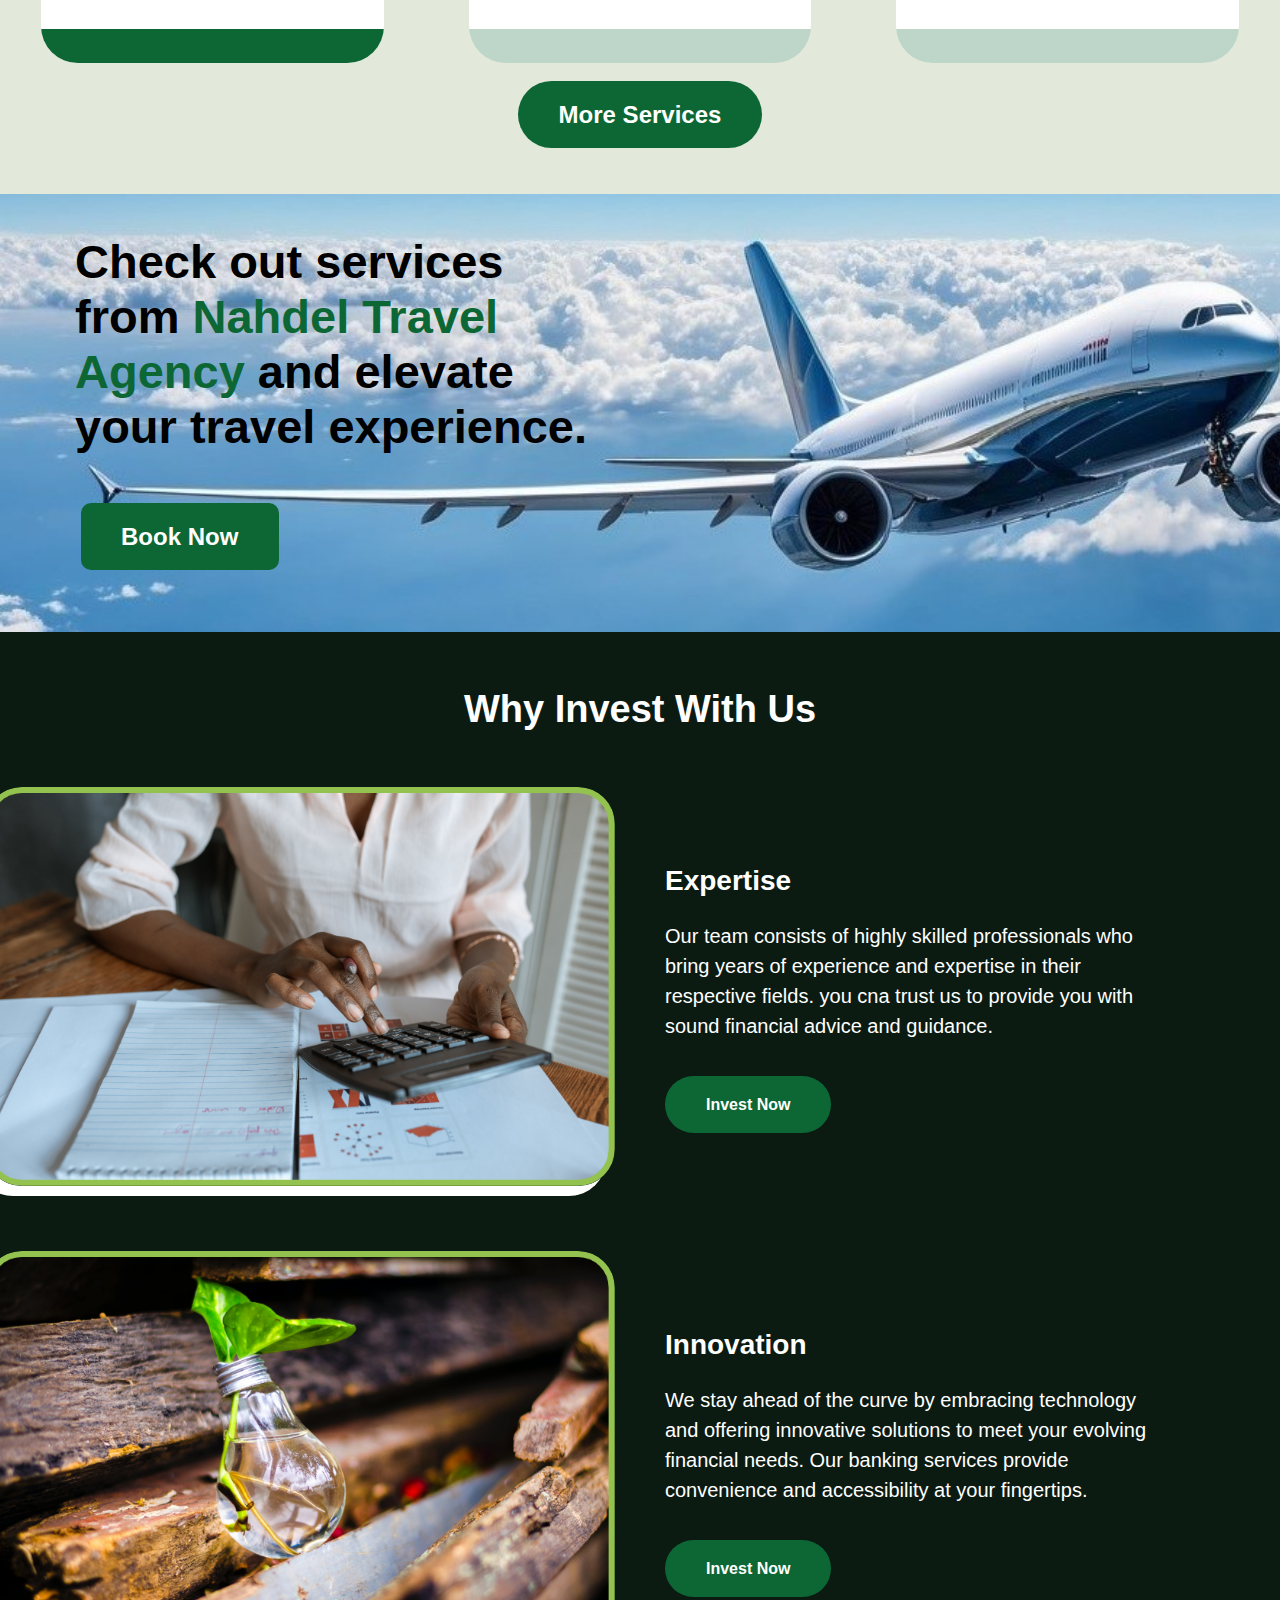
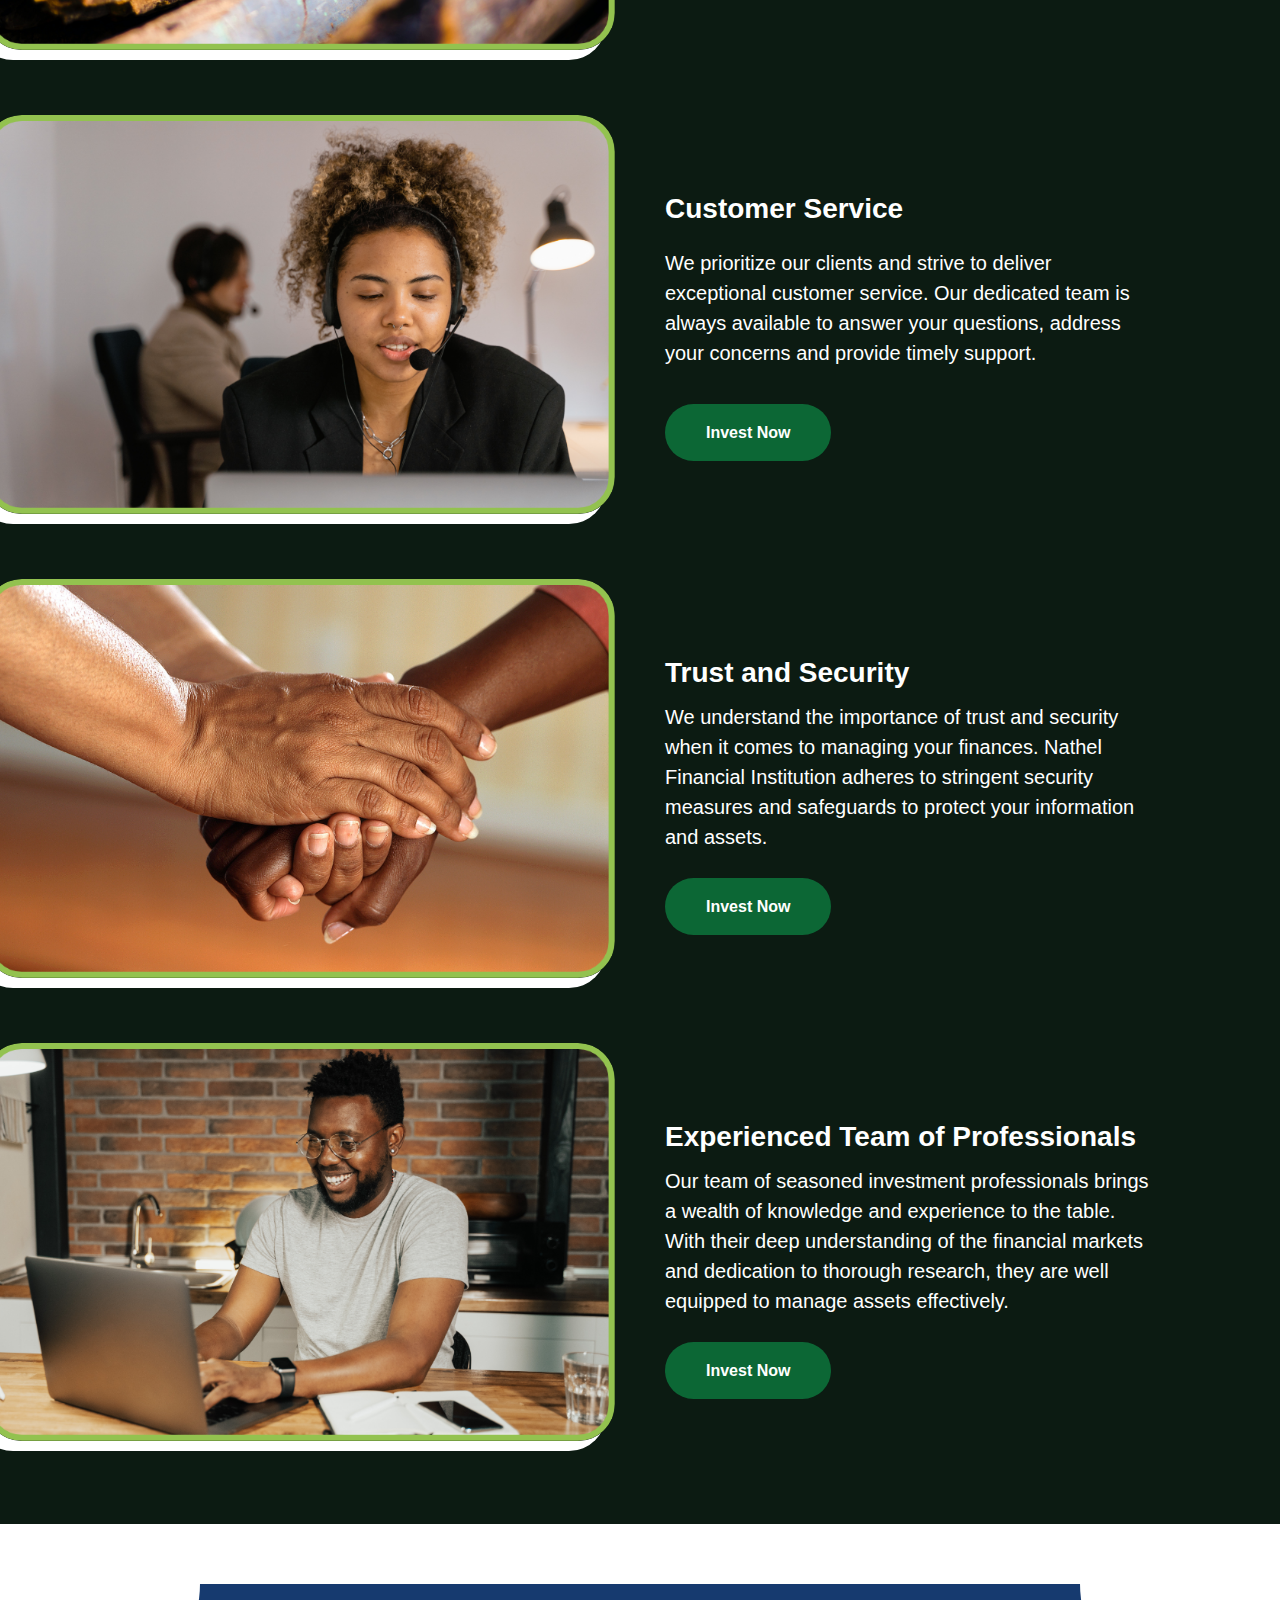
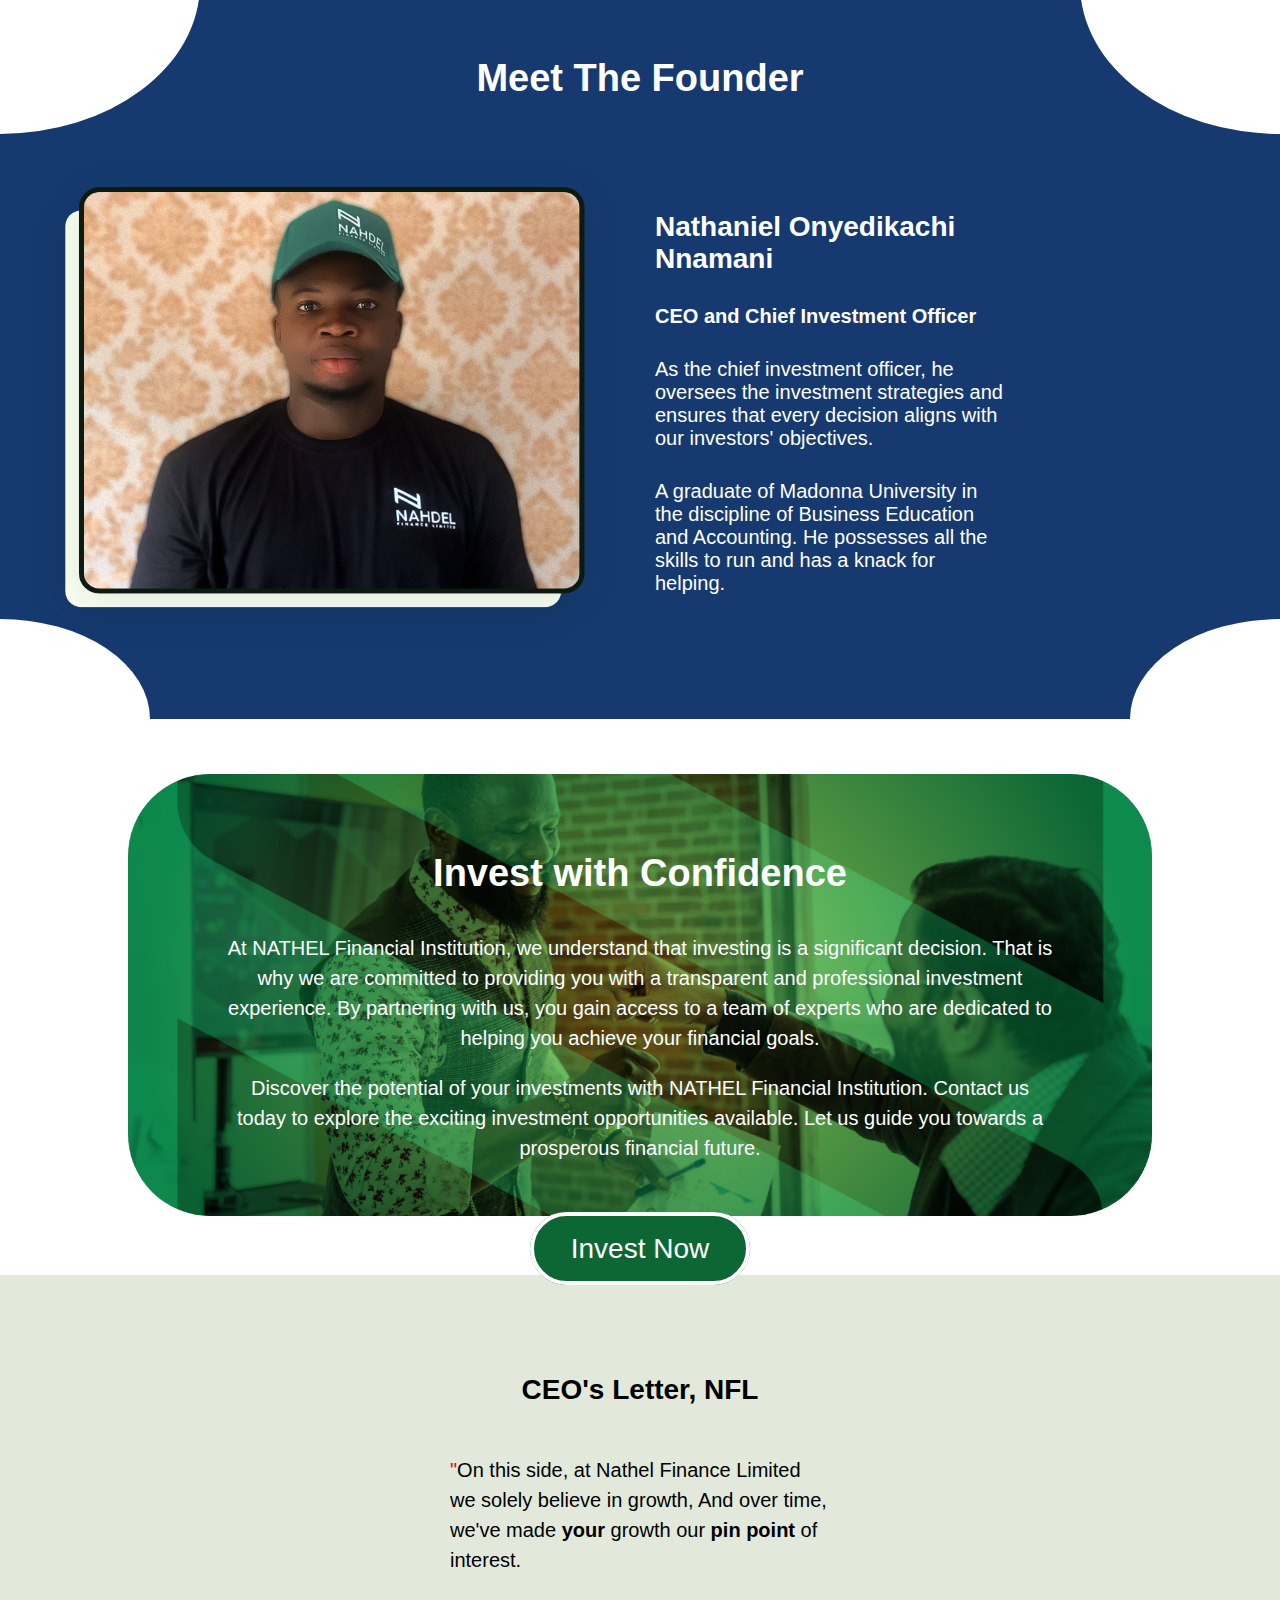
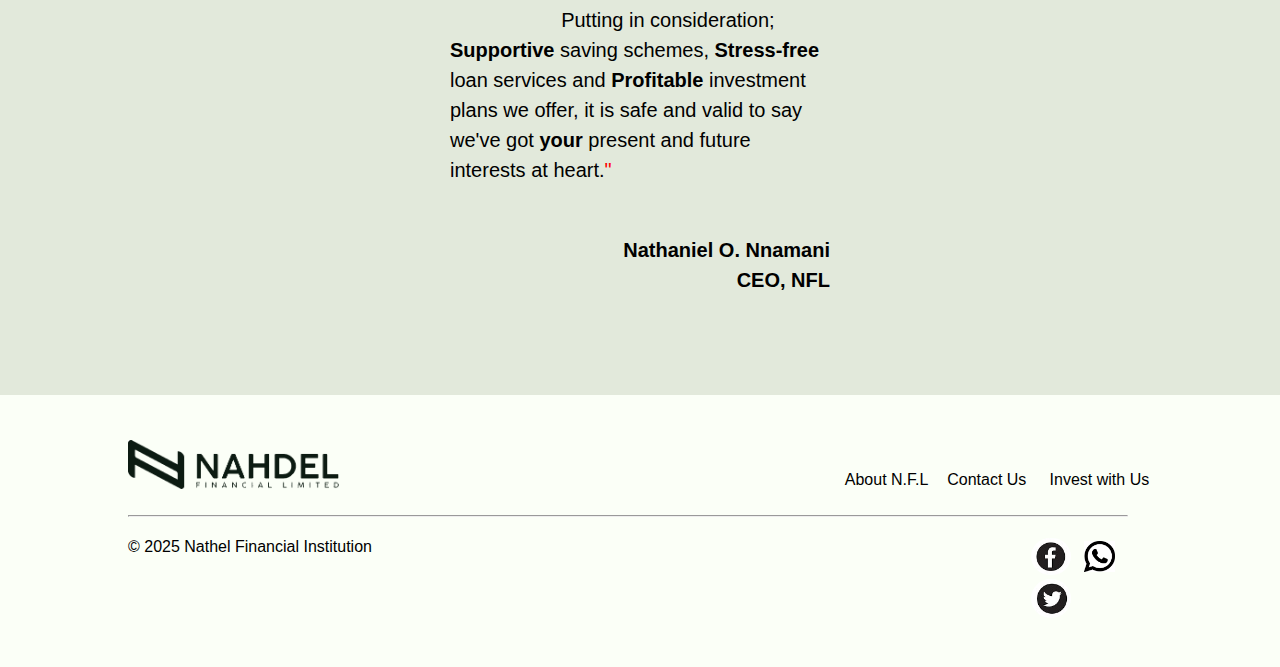
==== commit bf3437b7: "Update index.html" ====
--- a/index.html
+++ b/index.html
@@ -74,45 +74,45 @@
         font-weight: bold;
       }
       .item6 {
-  grid-column-start: 7;
-  grid-column-end: 9;
-  display: none;
-  position: relative;
-  justify-content: center;
-}
-.dropdown-toggle {
-  text-align: center;
-  align-content: center;
-  display: inline-block;
-  padding: 16px 50px;
-  background-color: #0c6735;
-  width: 177px;
-  height: 94px;
-  font-size: 30px;
-}
-ul.dropdown {
-  display: none;
-  position: absolute;
-  top: 100%;
-  margin-top: 0;
-  margin-left: -95px;
-  background: #777;
-  min-width: 278px;
-  padding: 0;
-  border-radius: 10px;
-}
-.list {
-  list-style-type: none;
-  background-color: #0c6735;
-  height: 100px;
-}
-.links {
-  text-decoration: none;
-  color: white;
-  padding: 0.5em 1em;
-  display: block;
-  font-size: 40px;
-}
+        grid-column-start: 7;
+        grid-column-end: 9;
+        display: none;
+        position: relative;
+        justify-content: center;
+      }
+      .dropdown-toggle {
+        text-align: center;
+        align-content: center;
+        display: inline-block;
+        padding: 16px 50px;
+        background-color: #0c6735;
+        width: 177px;
+        height: 94px;
+        font-size: 30px;
+      }
+      ul.dropdown {
+        display: none;
+        position: absolute;
+        top: 100%;
+        margin-top: 0;
+        margin-left: -117px;
+        background: #777;
+        min-width: 300px;
+        padding: 0;
+        border-radius: 10px;
+      }
+      .list {
+        list-style-type: none;
+        background-color: #0c6735;
+        height: 100px;
+      }
+      .links {
+        text-decoration: none;
+        color: white;
+        padding: 0.5em 1em;
+        display: block;
+        font-size: 40px;
+      }
       .item5 a {
         display: inline-block;
         padding: 16px 50px;
@@ -782,8 +782,8 @@
       <div class="item item1">
         <img
           class="logo"
-          src="nahdel images/LOGO.png
-            "
+          src="/NFL/nahdel images/LOGO.png
+              "
           alt=""
         />
       </div>
@@ -793,7 +793,7 @@
       </div>
       <div class="item item4"><a href="#third-part">Services</a></div>
       <div class="item item5">
-        <a href="https://wa.me/message/DVHA7SPF5PKRJ1">Invest Now</a>
+        <a href="mailto:Nahdelinstitute15@gmail.com">Invest Now</a>
       </div>
       <div class="item item6">
         <a class="dropdown-toggle" href="#" title="Menu">Menu</a>
@@ -801,19 +801,19 @@
           <li class="list"><a class="links" href="#">Home</a></li>
           <li class="list"><a class="links" href="#third-part">Services</a></li>
           <li class="list">
-            <a class="links" href="https://wa.me/message/DVHA7SPF5PKRJ1"
-              >About Us</a
-            >
+            <a class="links" href="#fifth-part">About Us</a>
           </li>
           <li class="list">
-            <a class="links" href="#sixth-part">Invest Now</a>
+            <a class="links" href="mailto:Nahdelinstitute15@gmail.com"
+              >Invest Now</a
+            >
           </li>
         </ul>
       </div>
     </div>
 
     <hr style="margin: 0" />
-    
+
     <div id="first-part">
       <div class="first-part-section1">
         <p>Empowering Your Financial Future</p>
@@ -824,7 +824,7 @@
           guidance, and a customer-centric approach.
         </p>
         <div class="first-part-section2">
-          <a href="https://wa.me/message/DVHA7SPF5PKRJ1">Invest Now</a>
+          <a href="mailto:Nahdelinstitute15@gmail.com">Invest Now</a>
           <a href="#">Learn More</a>
         </div>
       </div>
@@ -908,7 +908,7 @@
             us to provide you with sound financial advice and guidance.
           </p>
           <p>
-            <a class="invest-now" href="https://wa.me/message/DVHA7SPF5PKRJ1"
+            <a class="invest-now" href="mailto:Nahdelinstitute15@gmail.com"
               >Invest Now</a
             >
           </p>
@@ -925,7 +925,7 @@
             fingertips.
           </p>
           <p>
-            <a class="invest-now" href="https://wa.me/message/DVHA7SPF5PKRJ1"
+            <a class="invest-now" href="mailto:Nahdelinstitute15@gmail.com"
               >Invest Now</a
             >
           </p>
@@ -944,7 +944,7 @@
             questions, address your concerns and provide timely support.
           </p>
           <p>
-            <a class="invest-now" href="https://wa.me/message/DVHA7SPF5PKRJ1"
+            <a class="invest-now" href="mailto:Nahdelinstitute15@gmail.com"
               >Invest Now</a
             >
           </p>
@@ -964,7 +964,7 @@
             information and assets.
           </p>
           <p>
-            <a class="invest-now" href="https://wa.me/message/DVHA7SPF5PKRJ1"
+            <a class="invest-now" href="mailto:Nahdelinstitute15@gmail.com"
               >Invest Now</a
             >
           </p>
@@ -984,7 +984,7 @@
             are well equipped to manage assets effectively.
           </p>
           <p>
-            <a class="invest-now" href="https://wa.me/message/DVHA7SPF5PKRJ1"
+            <a class="invest-now" href="mailto:Nahdelinstitute15@gmail.com"
               >Invest Now</a
             >
           </p>
@@ -1044,7 +1044,7 @@
           opportunities available. Let us guide you towards a prosperous
           financial future.
         </p>
-        <p><a href="https://wa.me/message/DVHA7SPF5PKRJ1">Invest Now</a></p>
+        <p><a href="mailto:Nahdelinstitute15@gmail.com">Invest Now</a></p>
       </div>
     </div>
 
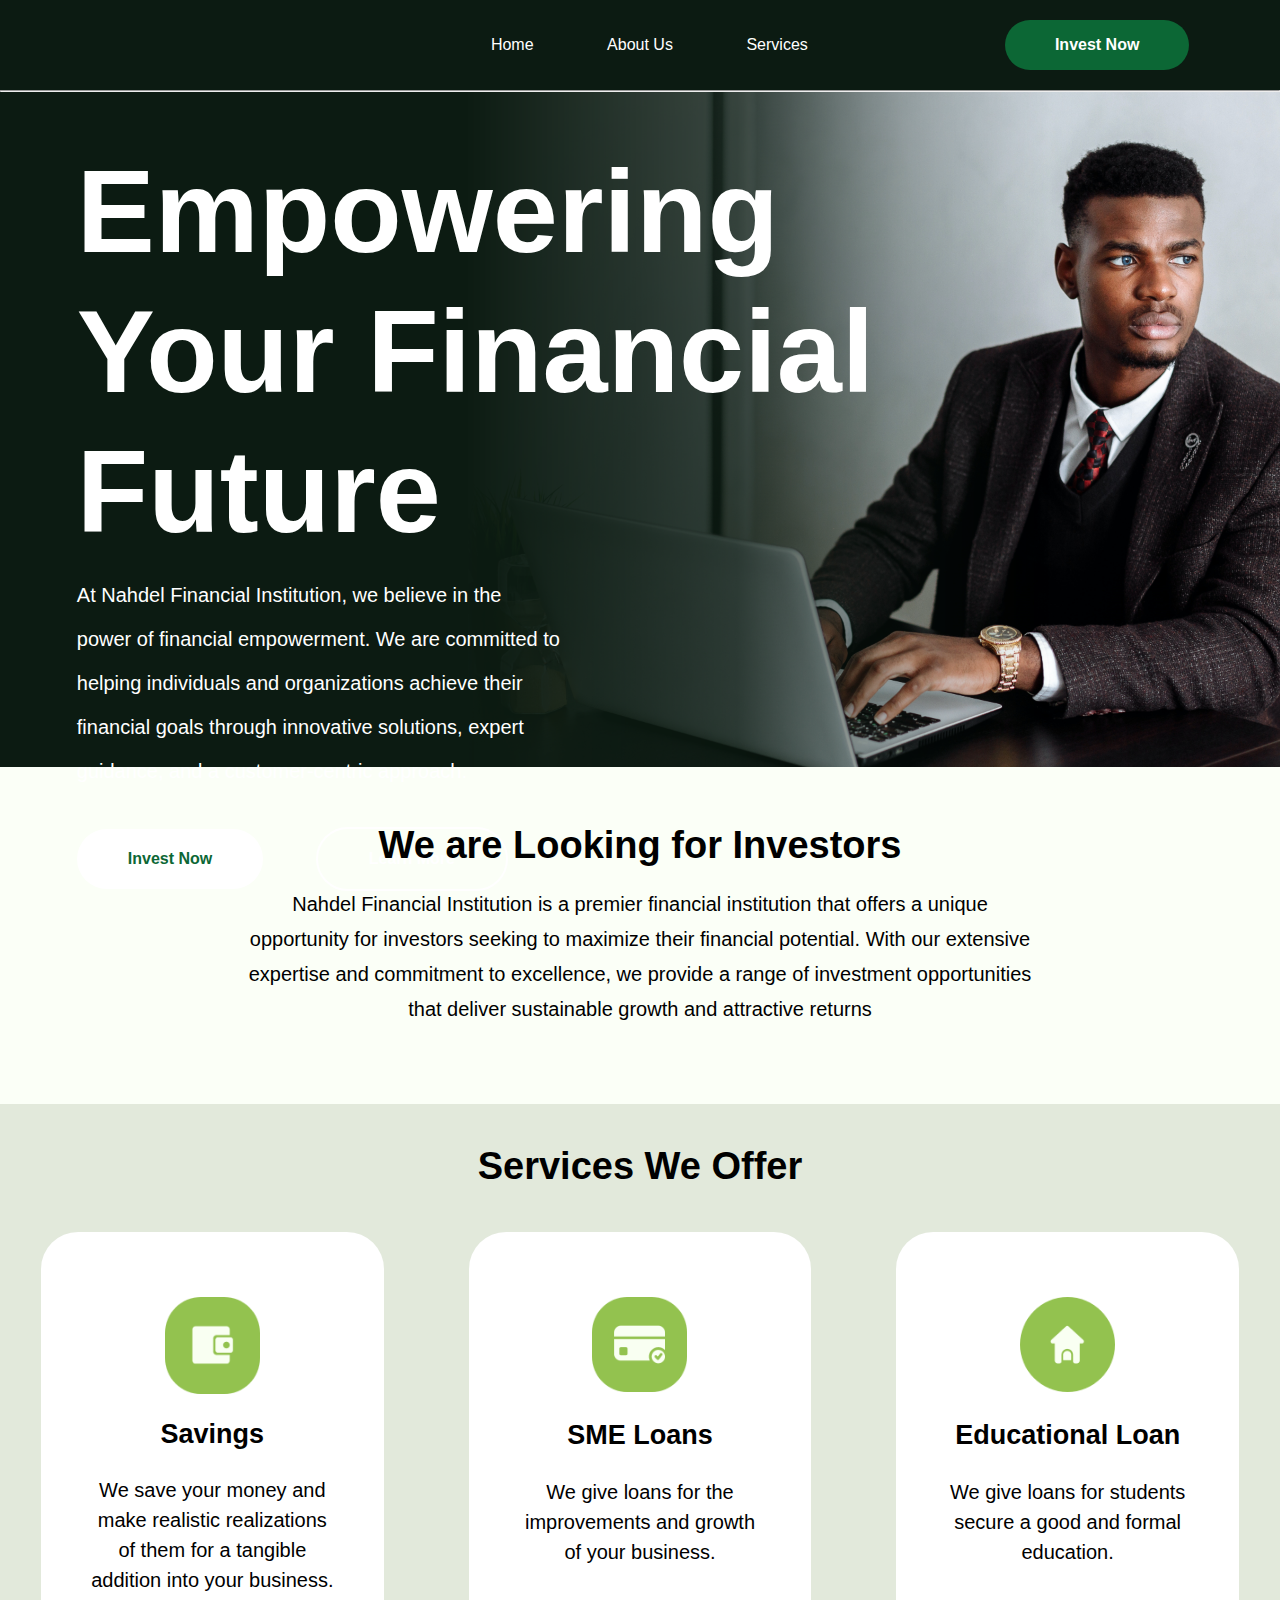
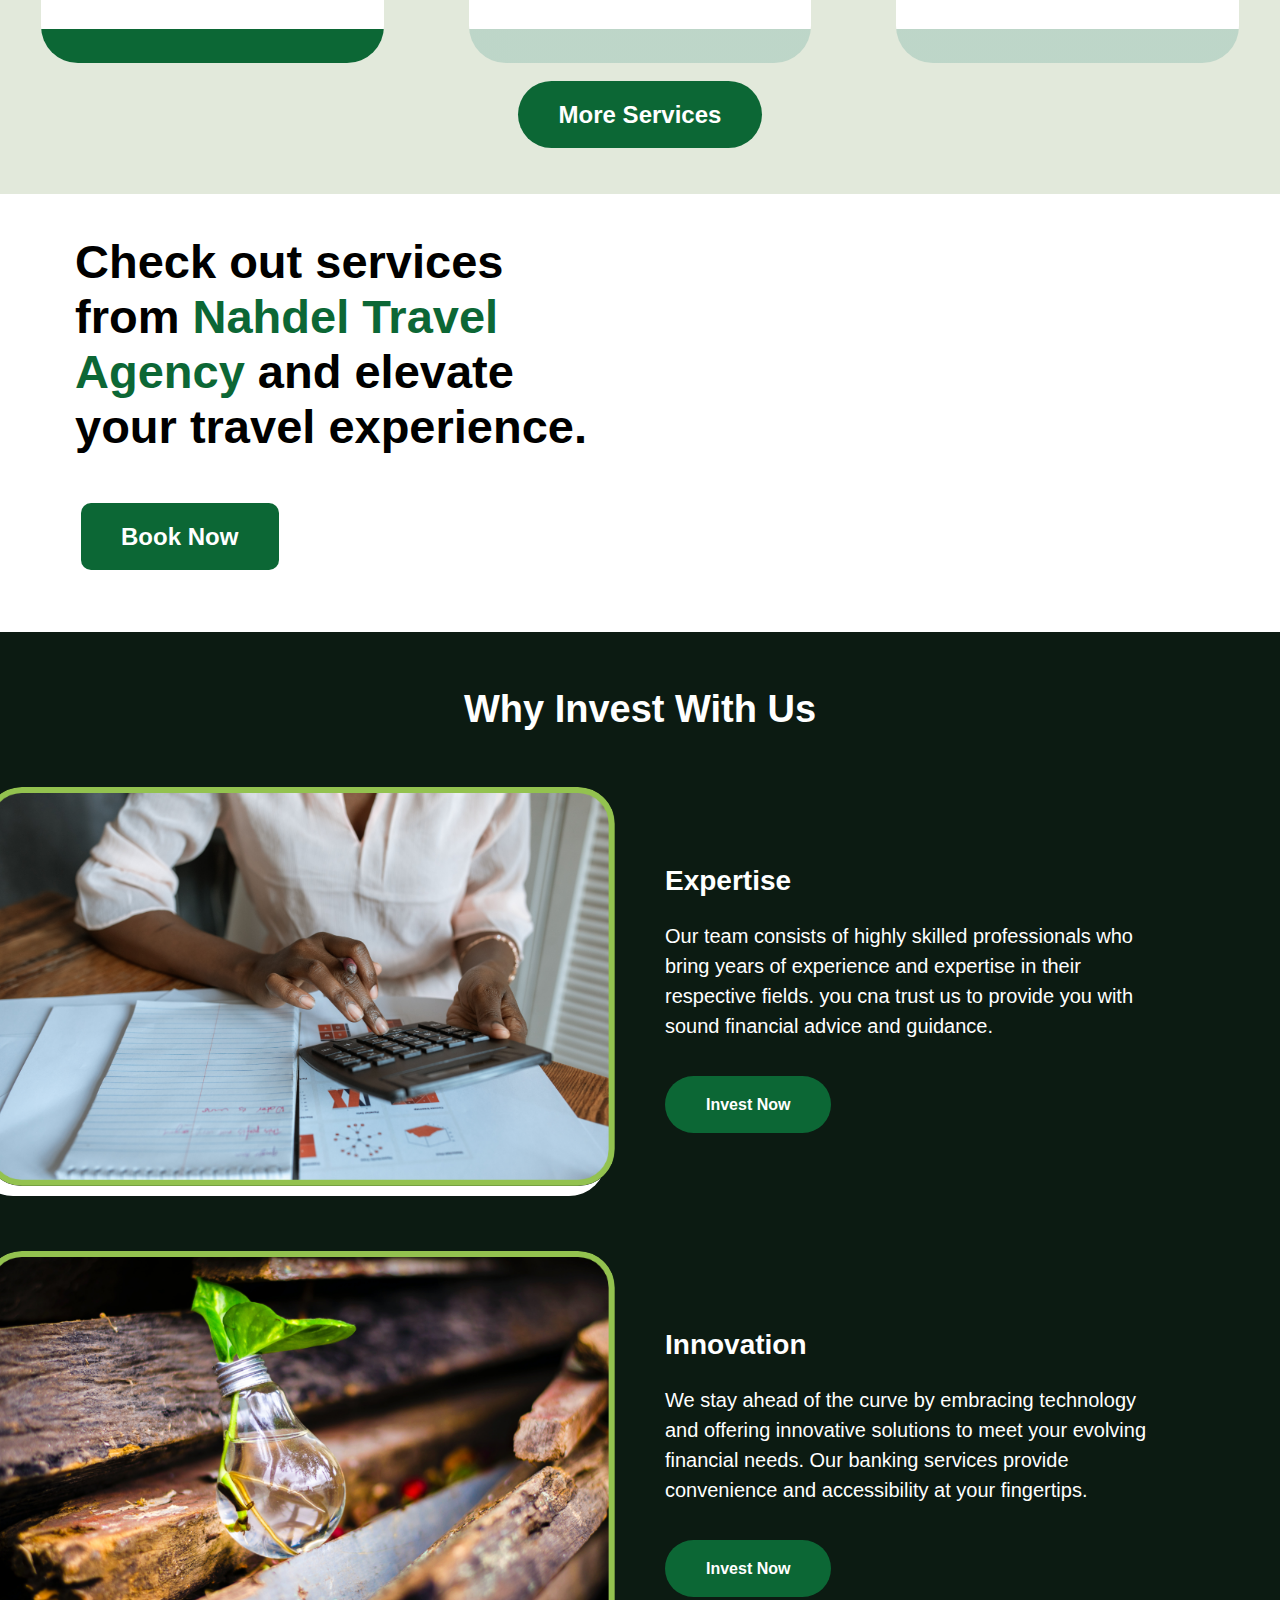
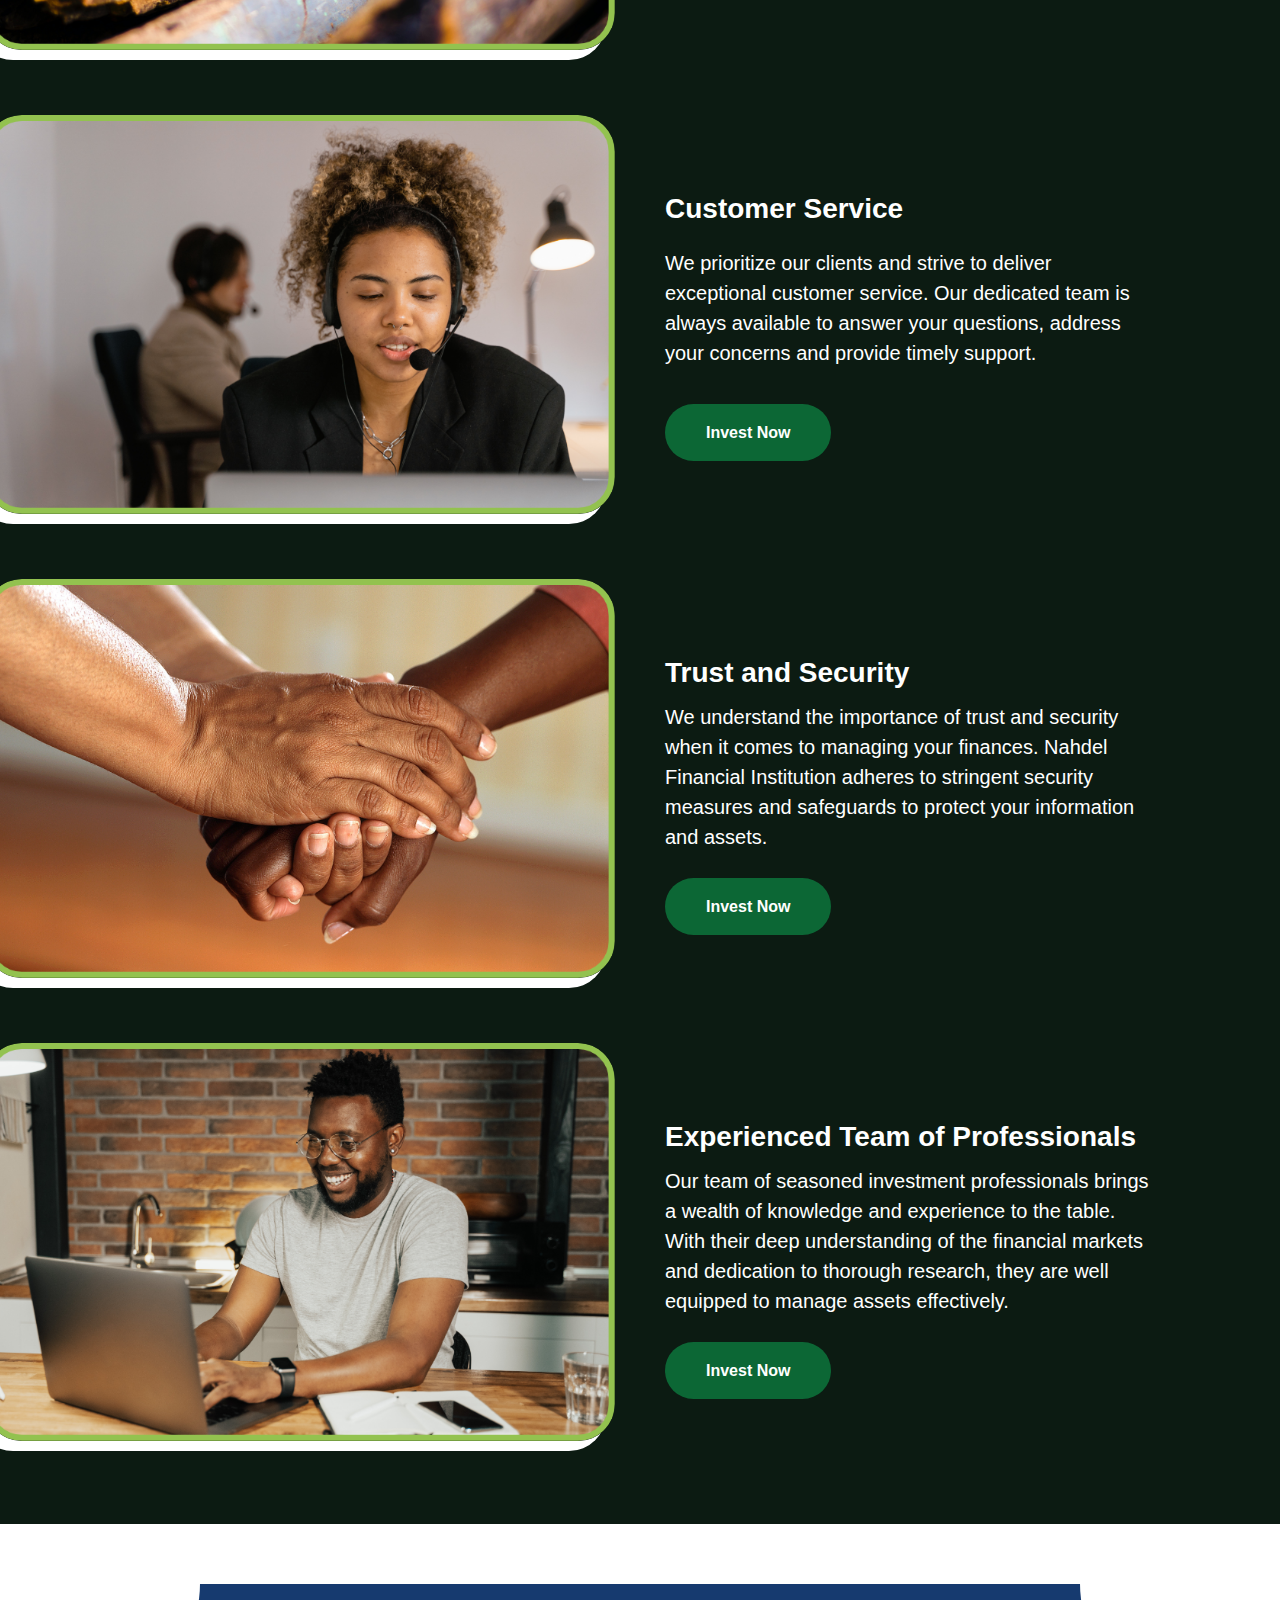
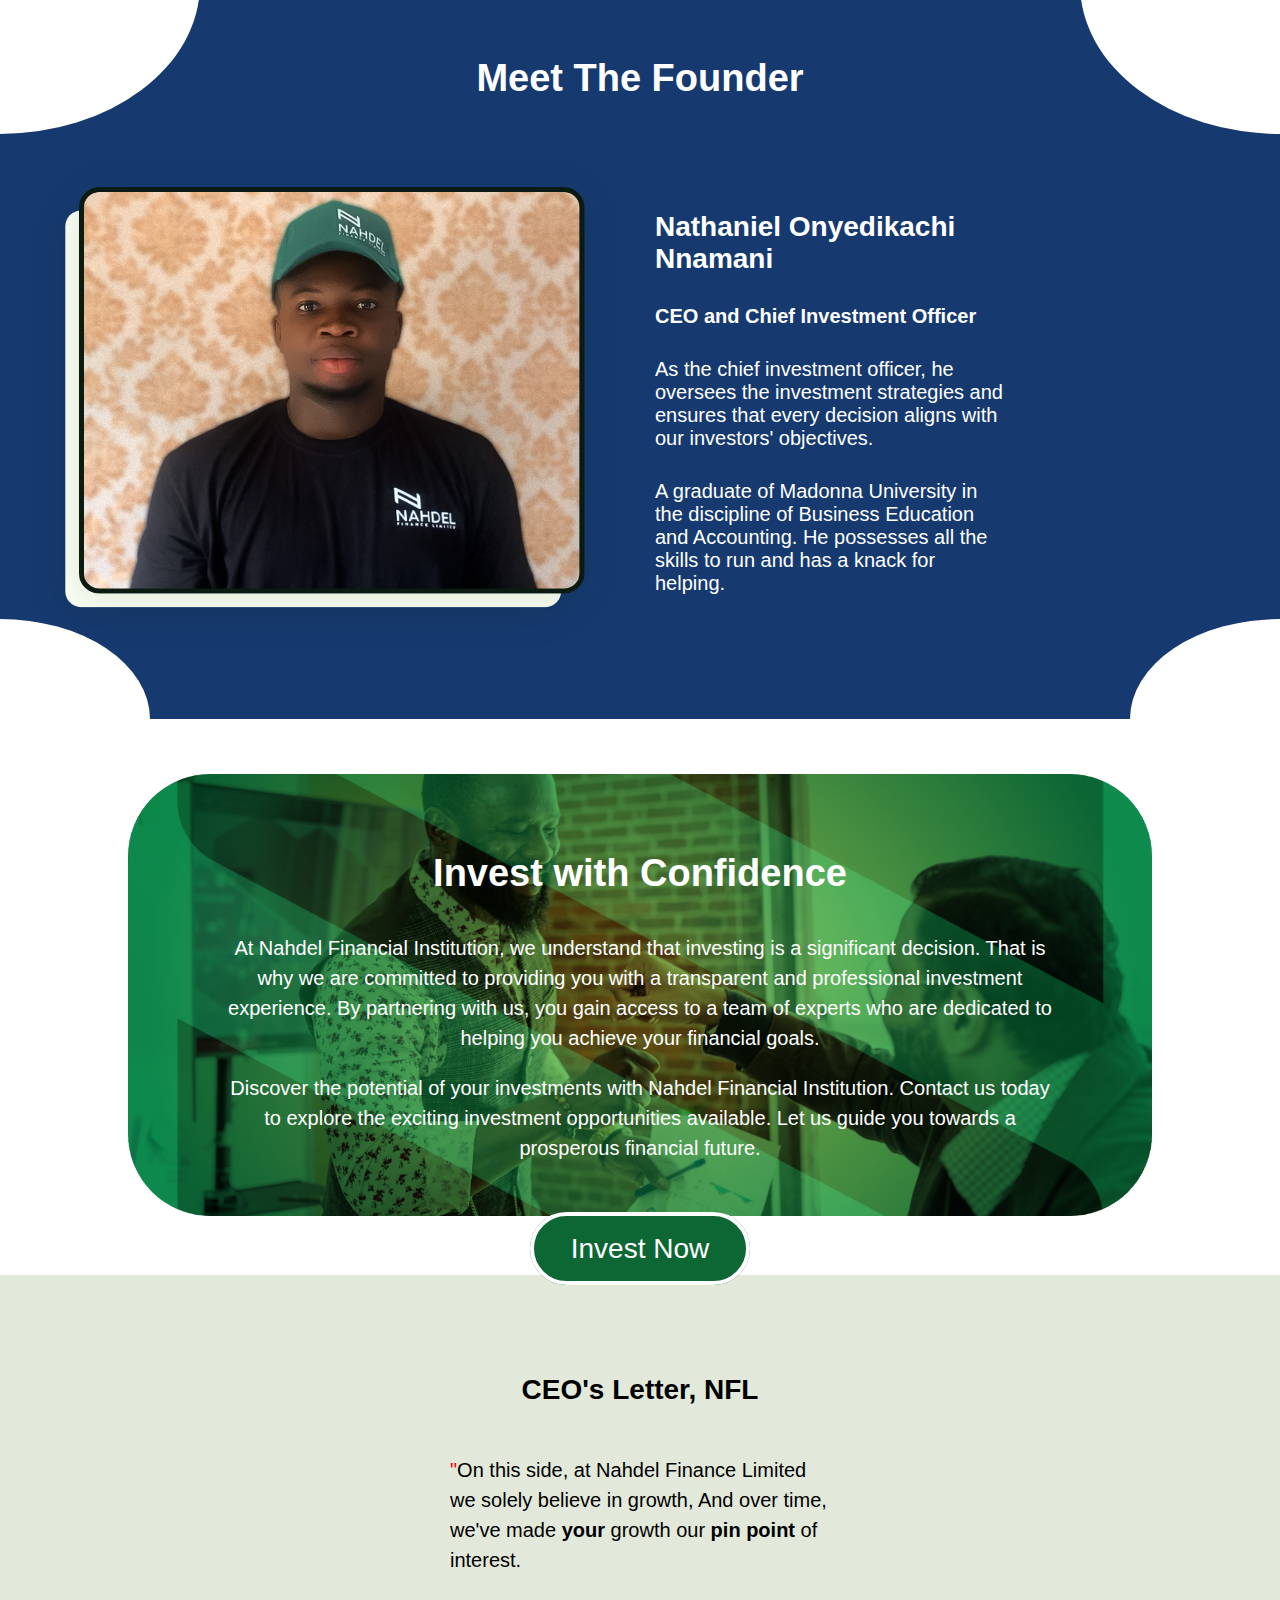
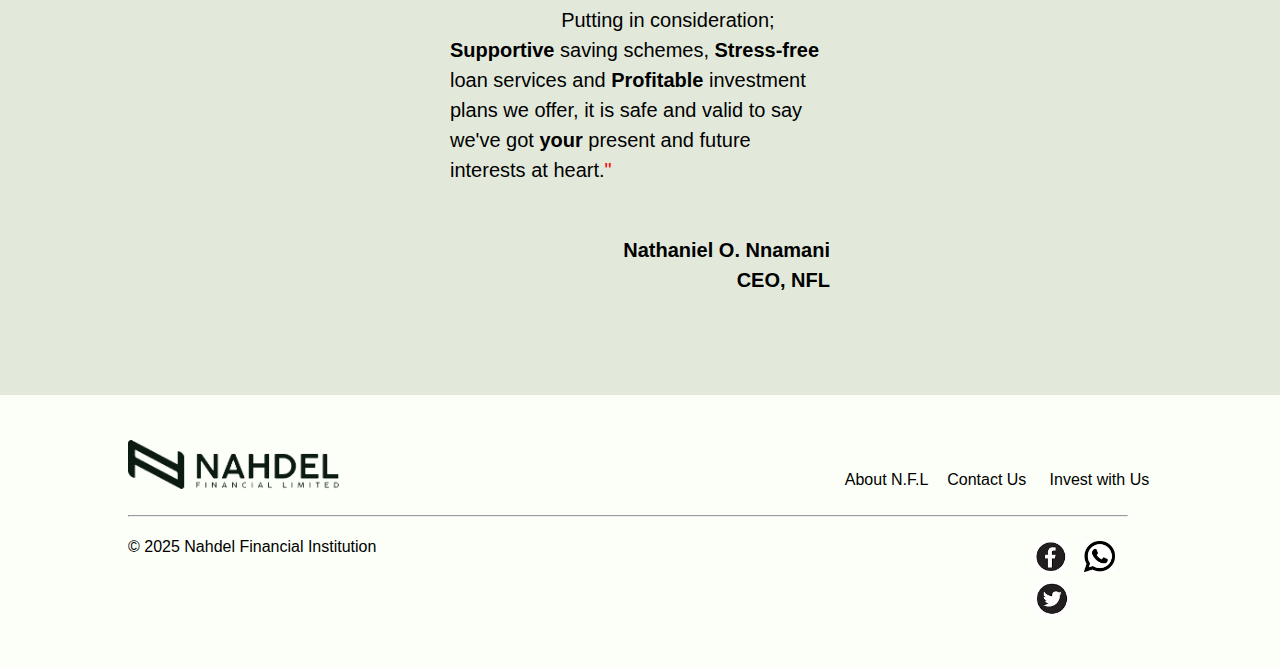
==== commit 2c607c0d: "Update index.html" ====
--- a/index.html
+++ b/index.html
@@ -3,7 +3,7 @@
   <head>
     <meta charset="UTF-8" />
     <meta name="viewport" content="width=device-width, initial-scale=1.0" />
-    <title>Nathel Finance Limited</title>
+    <title>Nahdel Finance Limited</title>
     <link
       rel="shortcut icon"
       href="nahdel images/Fvicon.png"
@@ -310,7 +310,7 @@
         transition: all 0.3s;
       }
       #travel-agency {
-        background-image: url("nathel\ photo.jpg");
+        background-image: url("Nahdel\ photo.jpg");
         background-size: cover;
         padding-top: 19px;
         padding-bottom: 76px;
@@ -793,7 +793,7 @@
       </div>
       <div class="item item4"><a href="#third-part">Services</a></div>
       <div class="item item5">
-        <a href="mailto:Nahdelinstitute15@gmail.com">Invest Now</a>
+        <a href="https://wa.me/message/DVHA7SPF5PKRJ1">Invest Now</a>
       </div>
       <div class="item item6">
         <a class="dropdown-toggle" href="#" title="Menu">Menu</a>
@@ -804,7 +804,7 @@
             <a class="links" href="#fifth-part">About Us</a>
           </li>
           <li class="list">
-            <a class="links" href="mailto:Nahdelinstitute15@gmail.com"
+            <a class="links" href="https://wa.me/message/DVHA7SPF5PKRJ1"
               >Invest Now</a
             >
           </li>
@@ -818,13 +818,13 @@
       <div class="first-part-section1">
         <p>Empowering Your Financial Future</p>
         <p>
-          At Nathel Financial Institution, we believe in the power of financial
+          At Nahdel Financial Institution, we believe in the power of financial
           empowerment. We are committed to helping individuals and organizations
           achieve their financial goals through innovative solutions, expert
           guidance, and a customer-centric approach.
         </p>
         <div class="first-part-section2">
-          <a href="mailto:Nahdelinstitute15@gmail.com">Invest Now</a>
+          <a href="https://wa.me/message/DVHA7SPF5PKRJ1">Invest Now</a>
           <a href="#">Learn More</a>
         </div>
       </div>
@@ -833,7 +833,7 @@
     <div id="second-part">
       <p>We are Looking for Investors</p>
       <p>
-        Nathel Financial Institution is a premier financial institution that
+        Nahdel Financial Institution is a premier financial institution that
         offers a unique opportunity for investors seeking to maximize their
         financial potential. With our extensive expertise and commitment to
         excellence, we provide a range of investment opportunities that deliver
@@ -908,7 +908,7 @@
             us to provide you with sound financial advice and guidance.
           </p>
           <p>
-            <a class="invest-now" href="mailto:Nahdelinstitute15@gmail.com"
+            <a class="invest-now" href="https://wa.me/message/DVHA7SPF5PKRJ1"
               >Invest Now</a
             >
           </p>
@@ -925,7 +925,7 @@
             fingertips.
           </p>
           <p>
-            <a class="invest-now" href="mailto:Nahdelinstitute15@gmail.com"
+            <a class="invest-now" href="https://wa.me/message/DVHA7SPF5PKRJ1"
               >Invest Now</a
             >
           </p>
@@ -944,7 +944,7 @@
             questions, address your concerns and provide timely support.
           </p>
           <p>
-            <a class="invest-now" href="mailto:Nahdelinstitute15@gmail.com"
+            <a class="invest-now" href="https://wa.me/message/DVHA7SPF5PKRJ1"
               >Invest Now</a
             >
           </p>
@@ -959,12 +959,12 @@
           <p class="top-one">Trust and Security</p>
           <p class="second-one">
             We understand the importance of trust and security when it comes to
-            managing your finances. Nathel Financial Institution adheres to
+            managing your finances. Nahdel Financial Institution adheres to
             stringent security measures and safeguards to protect your
             information and assets.
           </p>
           <p>
-            <a class="invest-now" href="mailto:Nahdelinstitute15@gmail.com"
+            <a class="invest-now" href="https://wa.me/message/DVHA7SPF5PKRJ1"
               >Invest Now</a
             >
           </p>
@@ -984,7 +984,7 @@
             are well equipped to manage assets effectively.
           </p>
           <p>
-            <a class="invest-now" href="mailto:Nahdelinstitute15@gmail.com"
+            <a class="invest-now" href="https://wa.me/message/DVHA7SPF5PKRJ1"
               >Invest Now</a
             >
           </p>
@@ -1032,26 +1032,26 @@
       <div class="sixth-section">
         <p>Invest with Confidence</p>
         <p class="six-p">
-          At NATHEL Financial Institution, we understand that investing is a
+          At Nahdel Financial Institution, we understand that investing is a
           significant decision. That is why we are committed to providing you
           with a transparent and professional investment experience. By
           partnering with us, you gain access to a team of experts who are
           dedicated to helping you achieve your financial goals.
         </p>
         <p class="six-p">
-          Discover the potential of your investments with NATHEL Financial
+          Discover the potential of your investments with Nahdel Financial
           Institution. Contact us today to explore the exciting investment
           opportunities available. Let us guide you towards a prosperous
           financial future.
         </p>
-        <p><a href="mailto:Nahdelinstitute15@gmail.com">Invest Now</a></p>
+        <p><a href="https://wa.me/message/DVHA7SPF5PKRJ1">Invest Now</a></p>
       </div>
     </div>
 
     <div id="letter">
       <p>CEO's Letter, NFL</p>
       <p>
-        <span class="change-color">"</span>On this side, at Nathel Finance
+        <span class="change-color">"</span>On this side, at Nahdel Finance
         Limited we solely believe in growth, And over time, we've made
         <strong>your</strong> growth our <strong>pin point</strong> of interest.
       </p>
@@ -1083,11 +1083,10 @@
         </div>
         <hr />
         <div class="footer-grid footer2">
-          <div class="item foot6">&copy; 2025 Nathel Financial Institution</div>
+          <div class="item foot6">&copy; 2025 Nahdel Financial Institution</div>
           <div class="item foot7">
             <div>
-              <a
-                href="https://www.facebook.com/onyedika.nathaniel?mibextid=LQQJ4d"
+              <a href="https://m.facebook.com/profile.php?id=100094048087216"
                 ><img class="fb" src="nahdel images/fb.jpg" alt="Facebook link"
               /></a>
               <a href="https://wa.me/message/DVHA7SPF5PKRJ1"
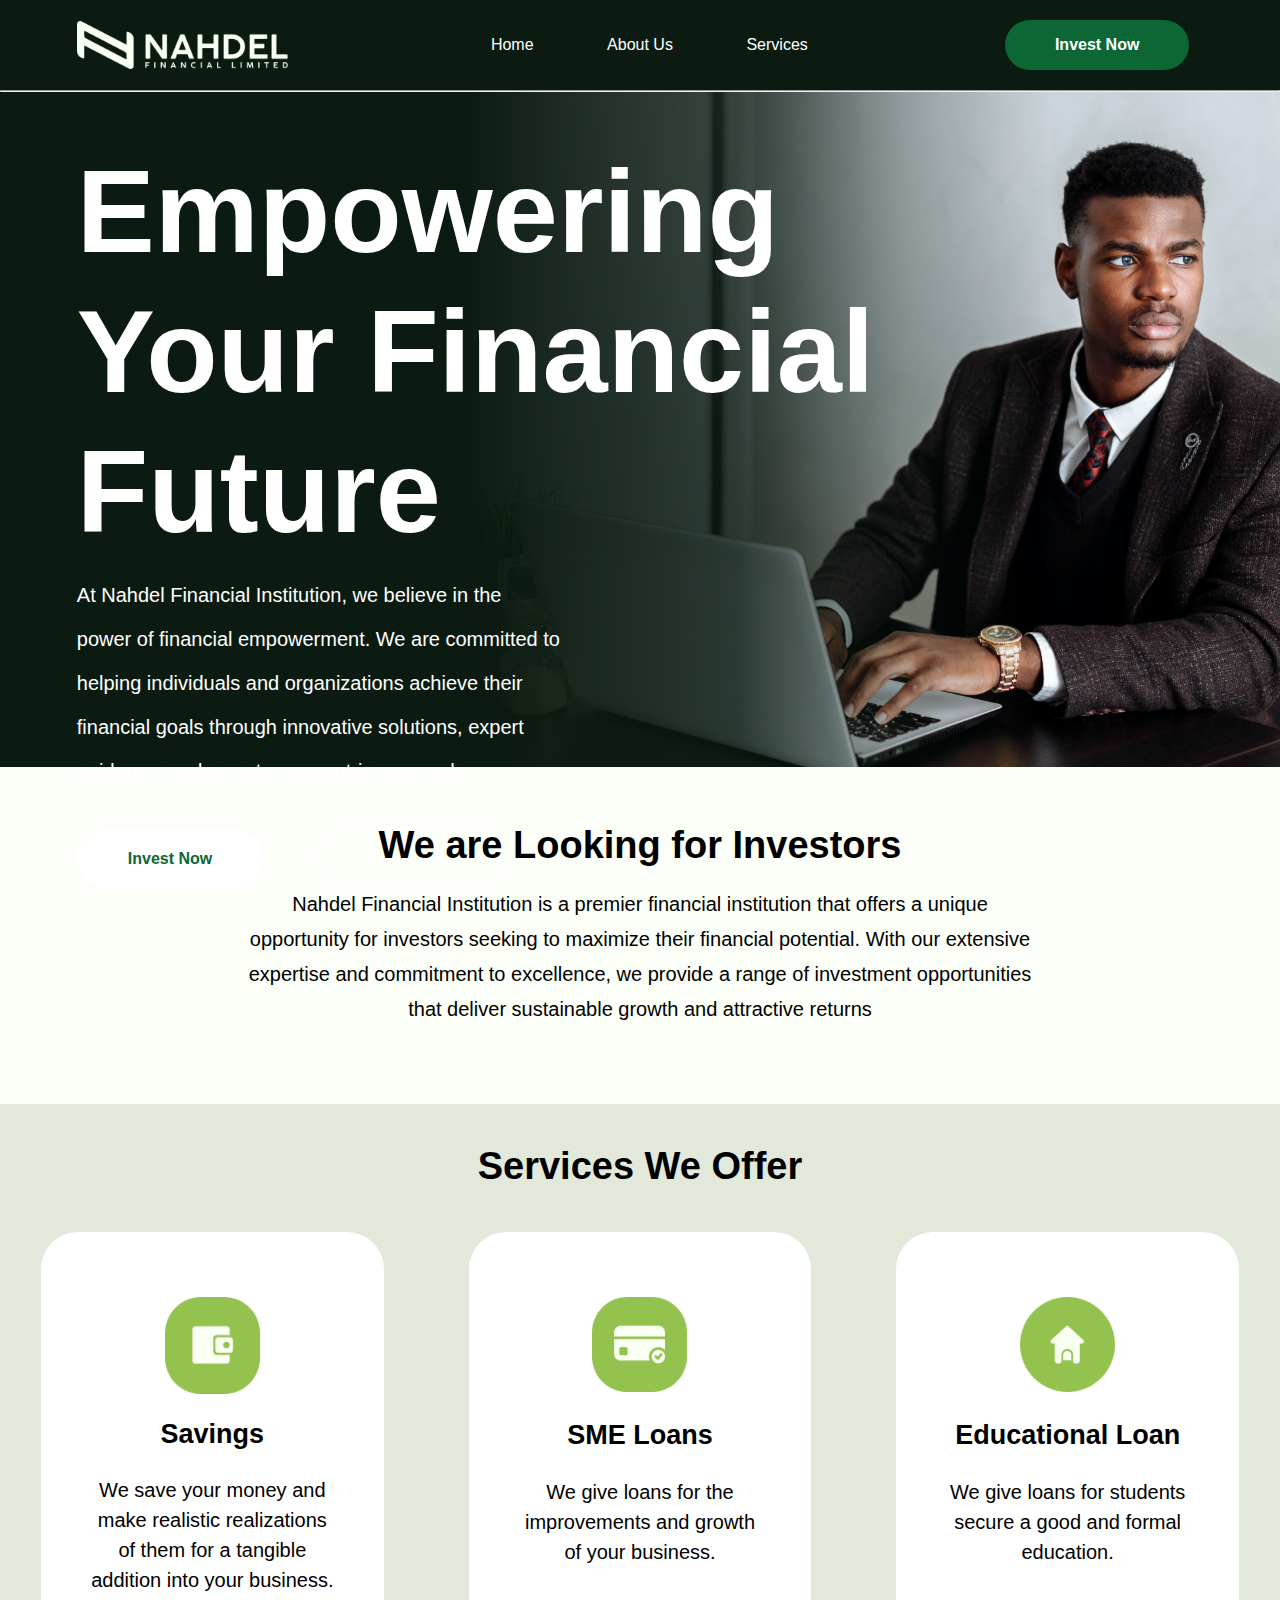
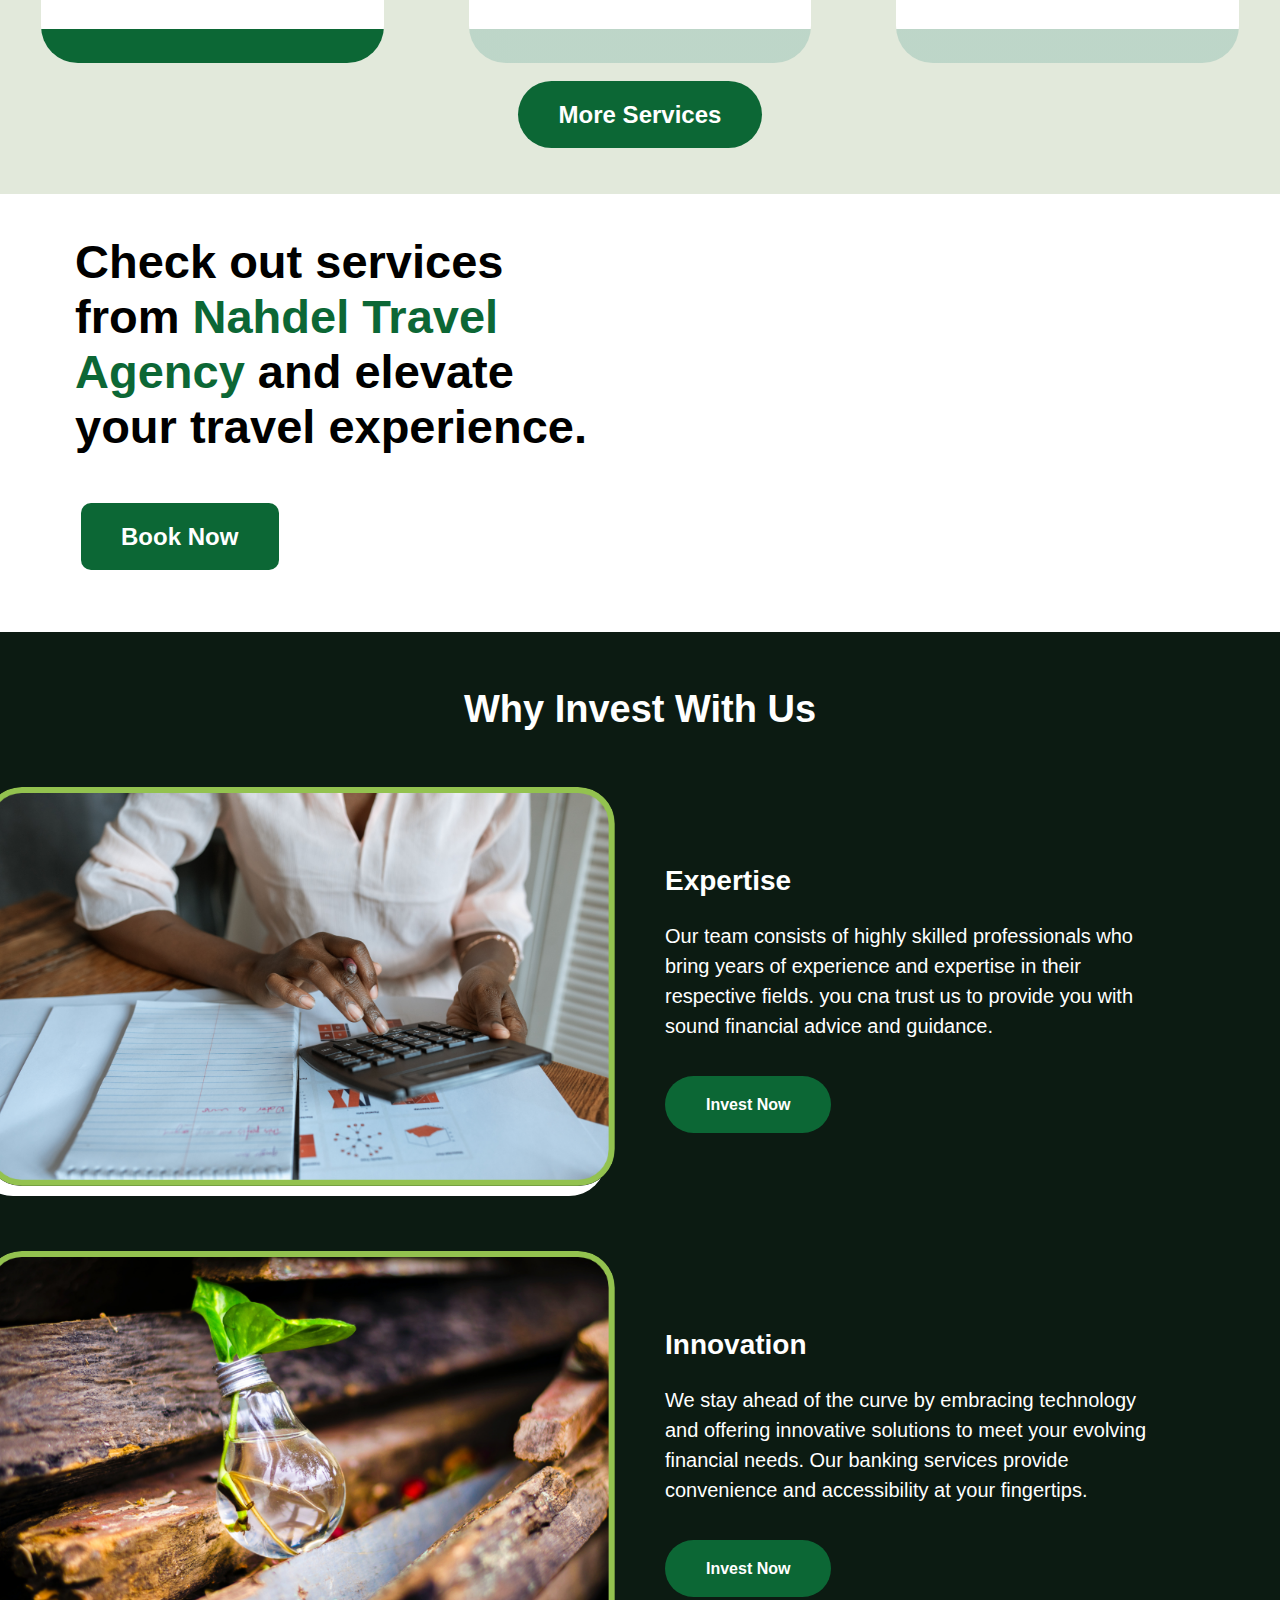
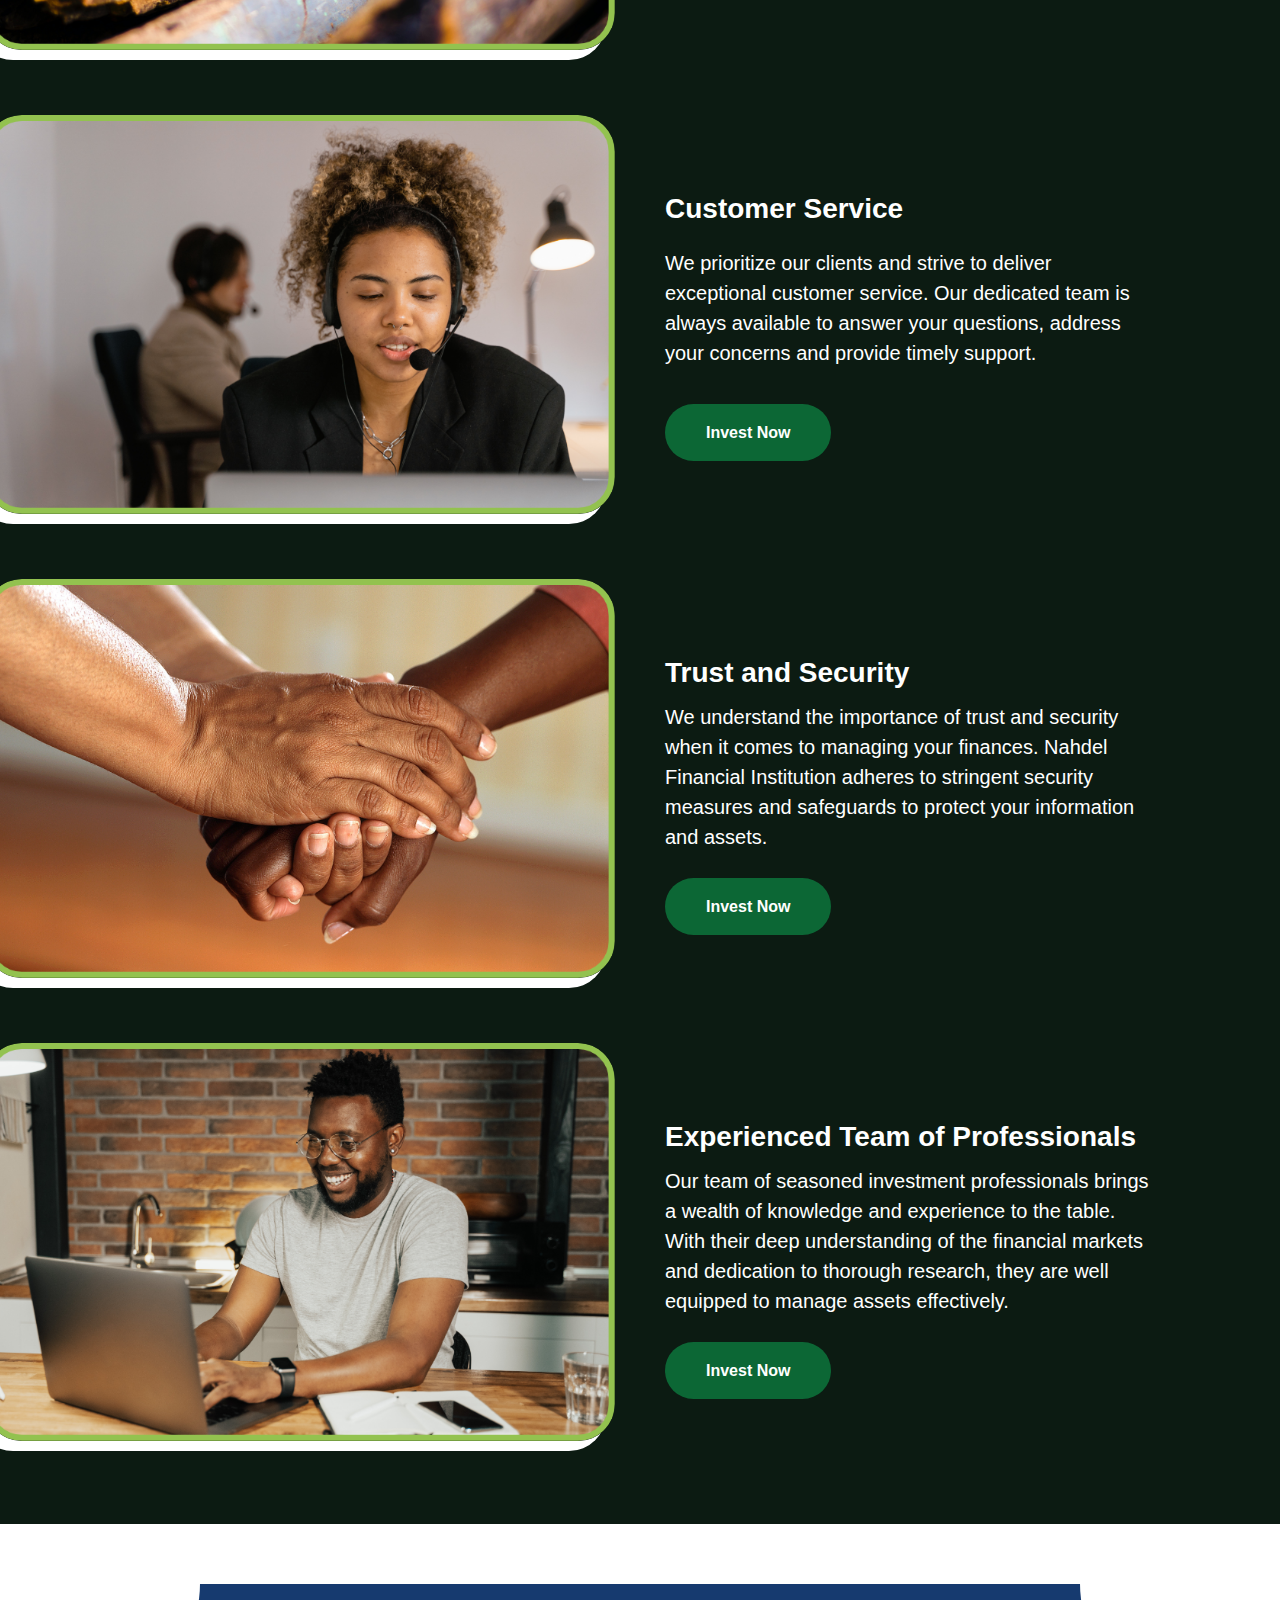
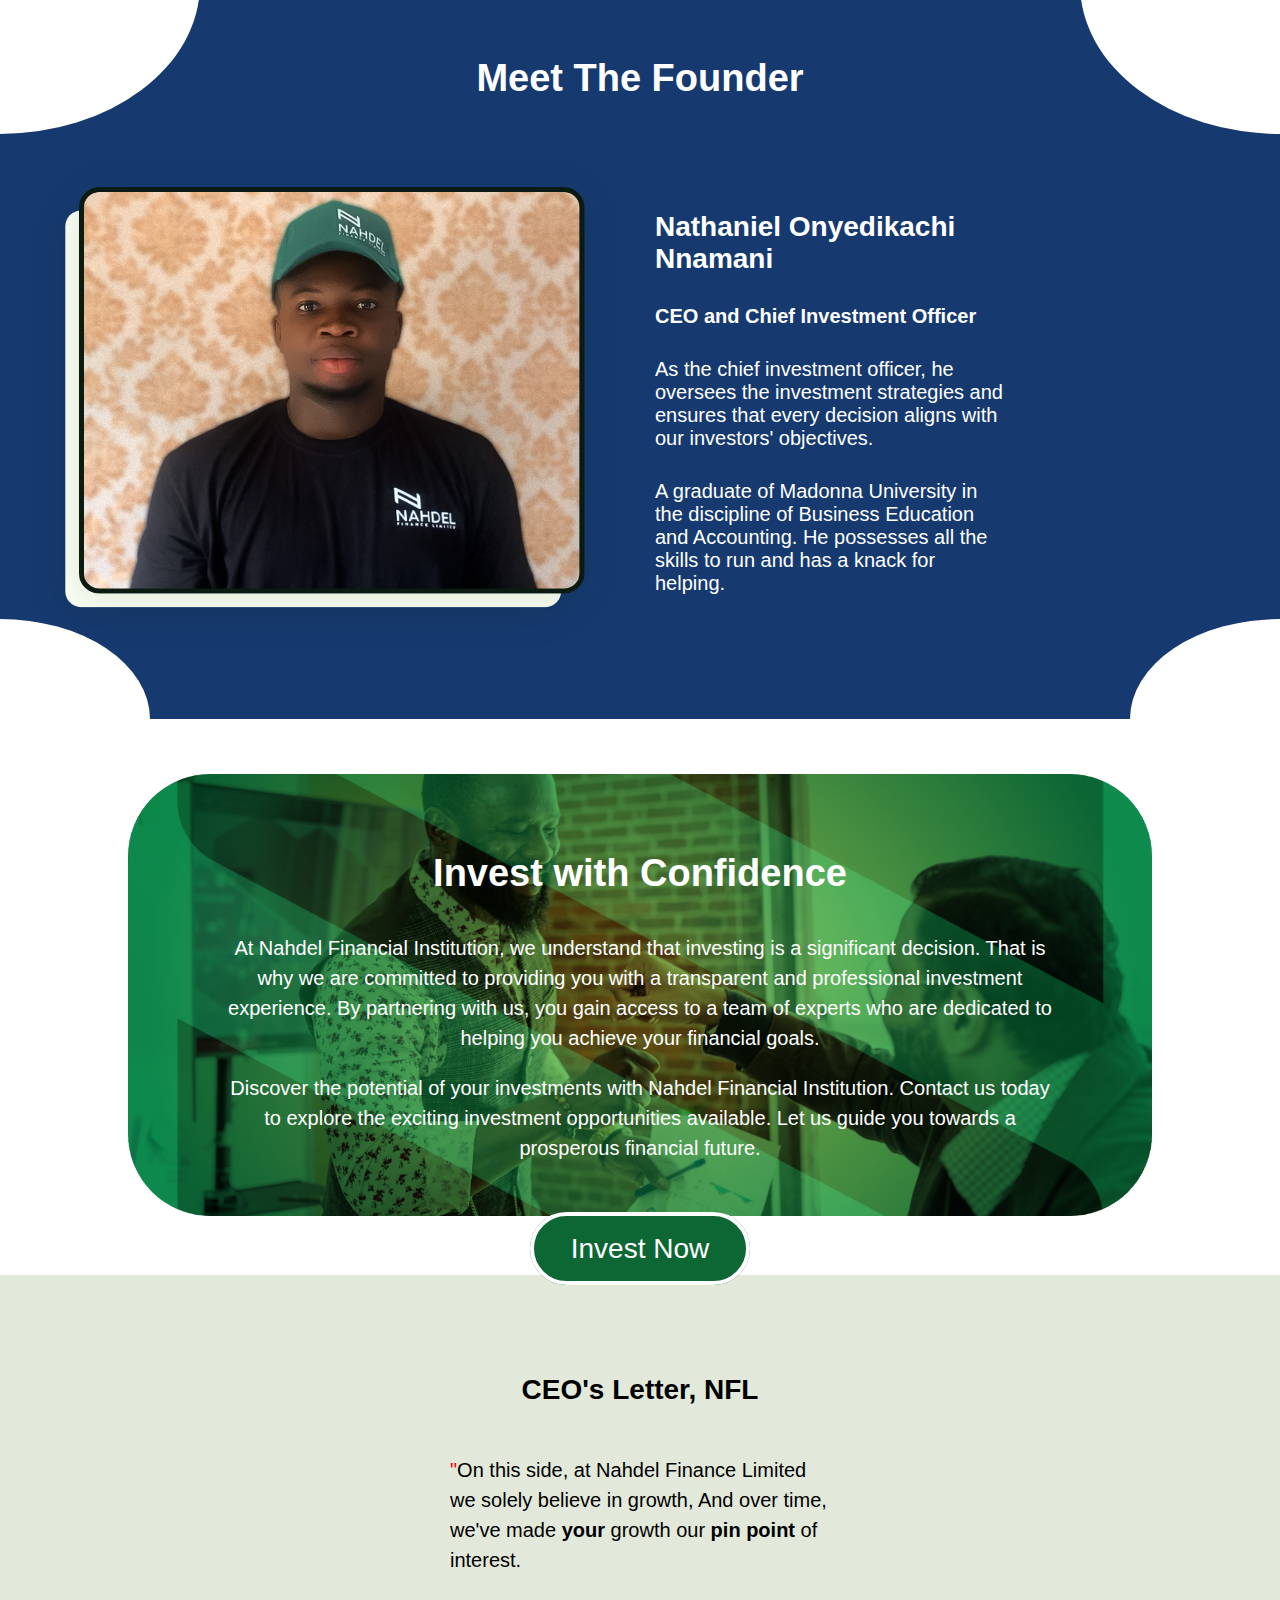
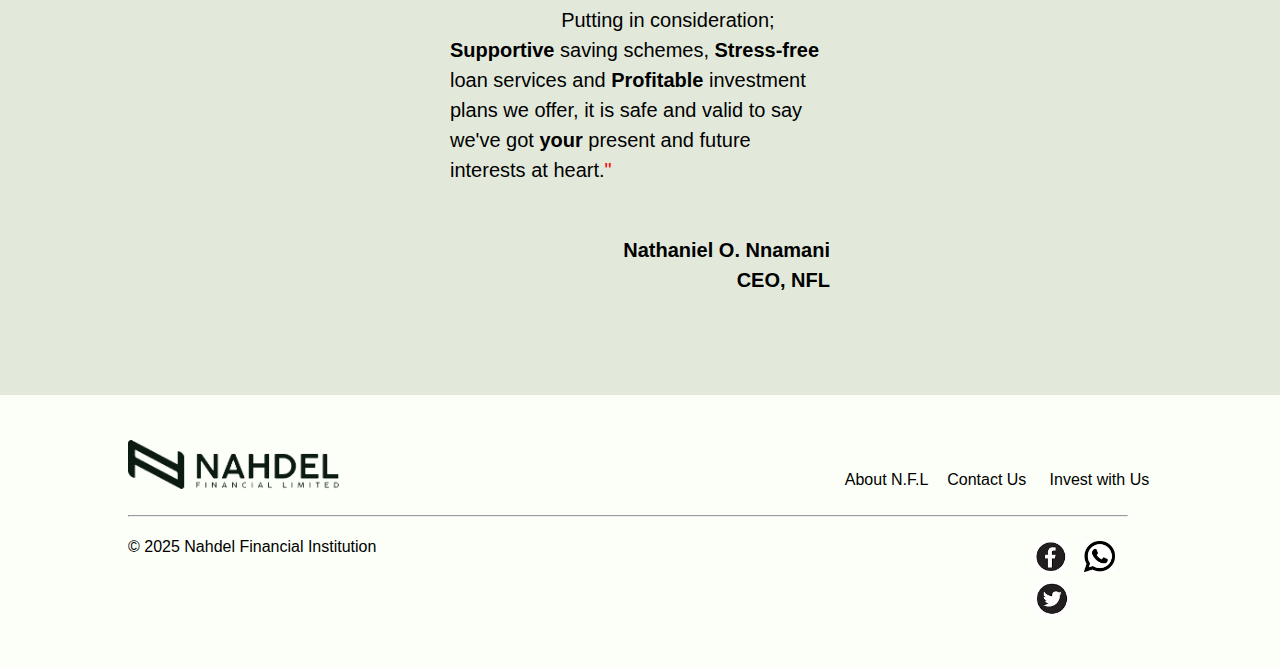
==== commit 9e4c8408: "Update index.html" ====
--- a/index.html
+++ b/index.html
@@ -782,7 +782,7 @@
       <div class="item item1">
         <img
           class="logo"
-          src="/NFL/nahdel images/LOGO.png
+          src="nahdel images/LOGO.png
               "
           alt=""
         />
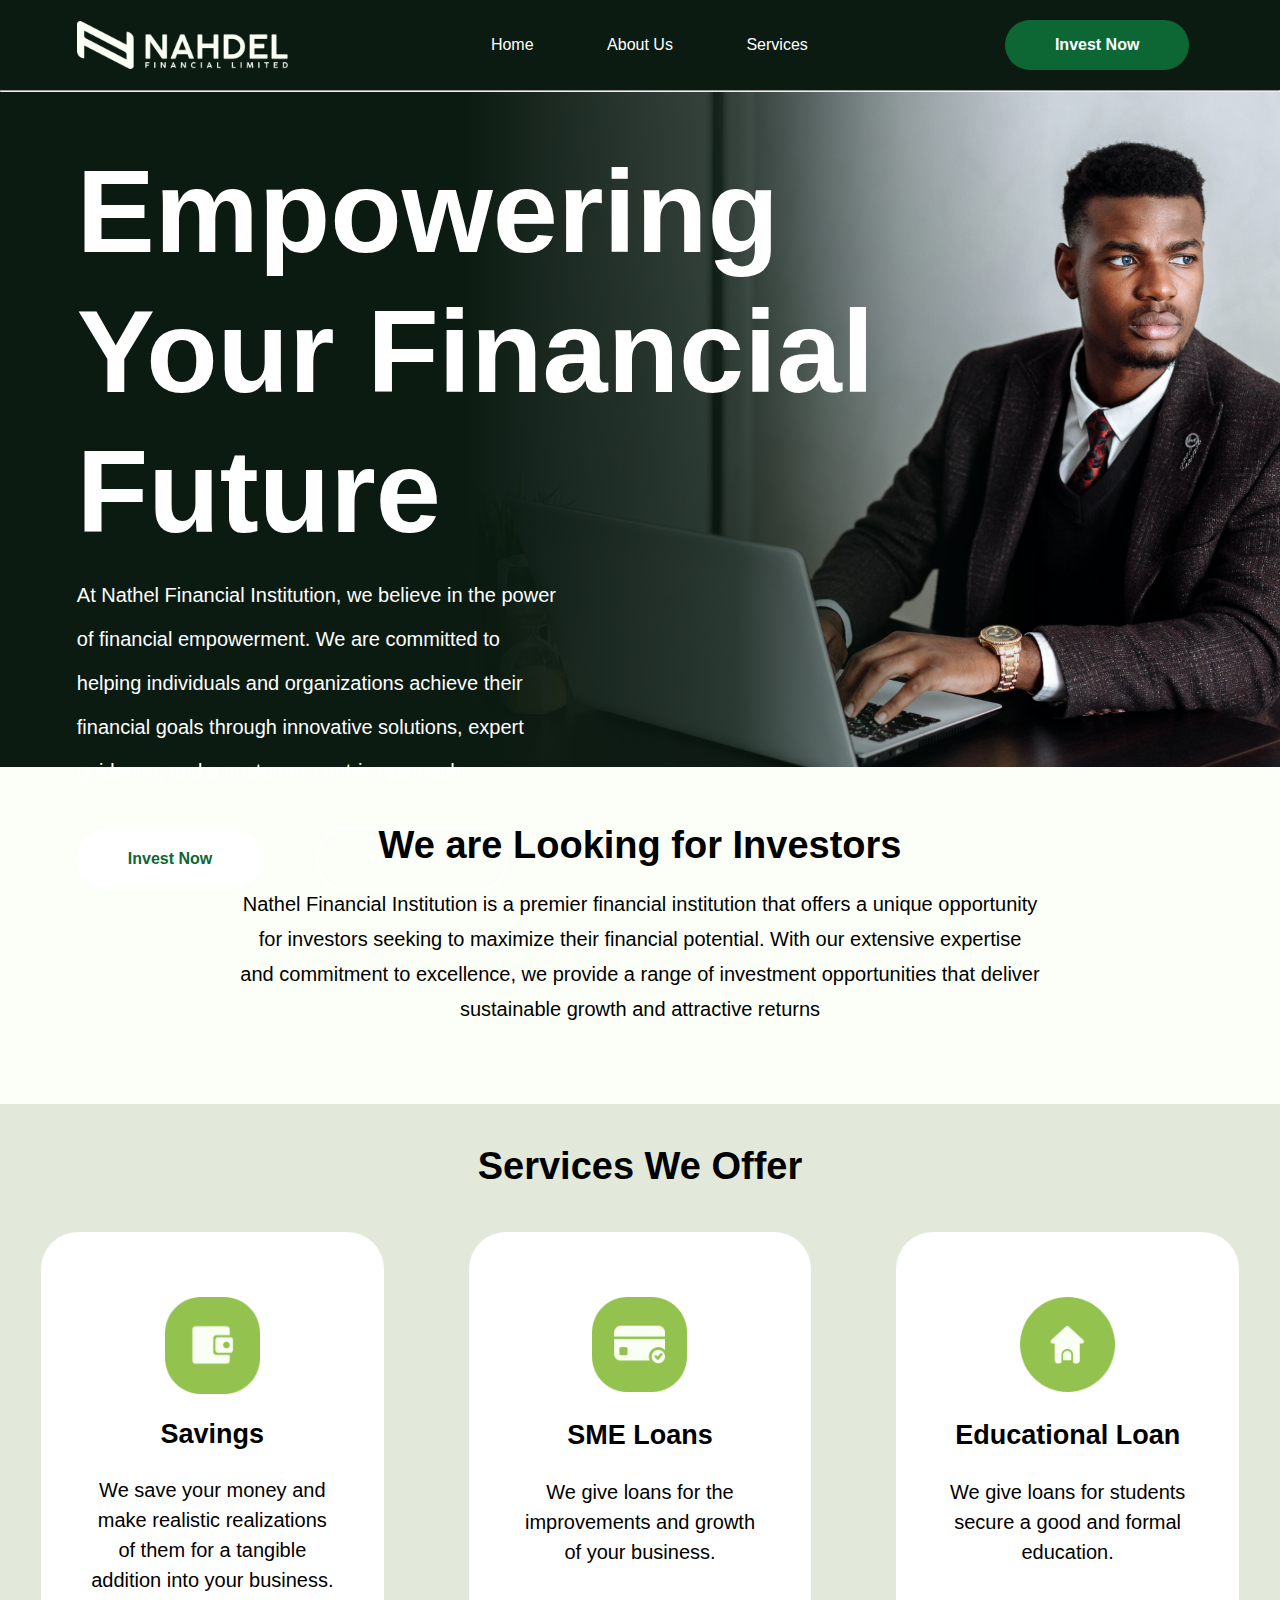
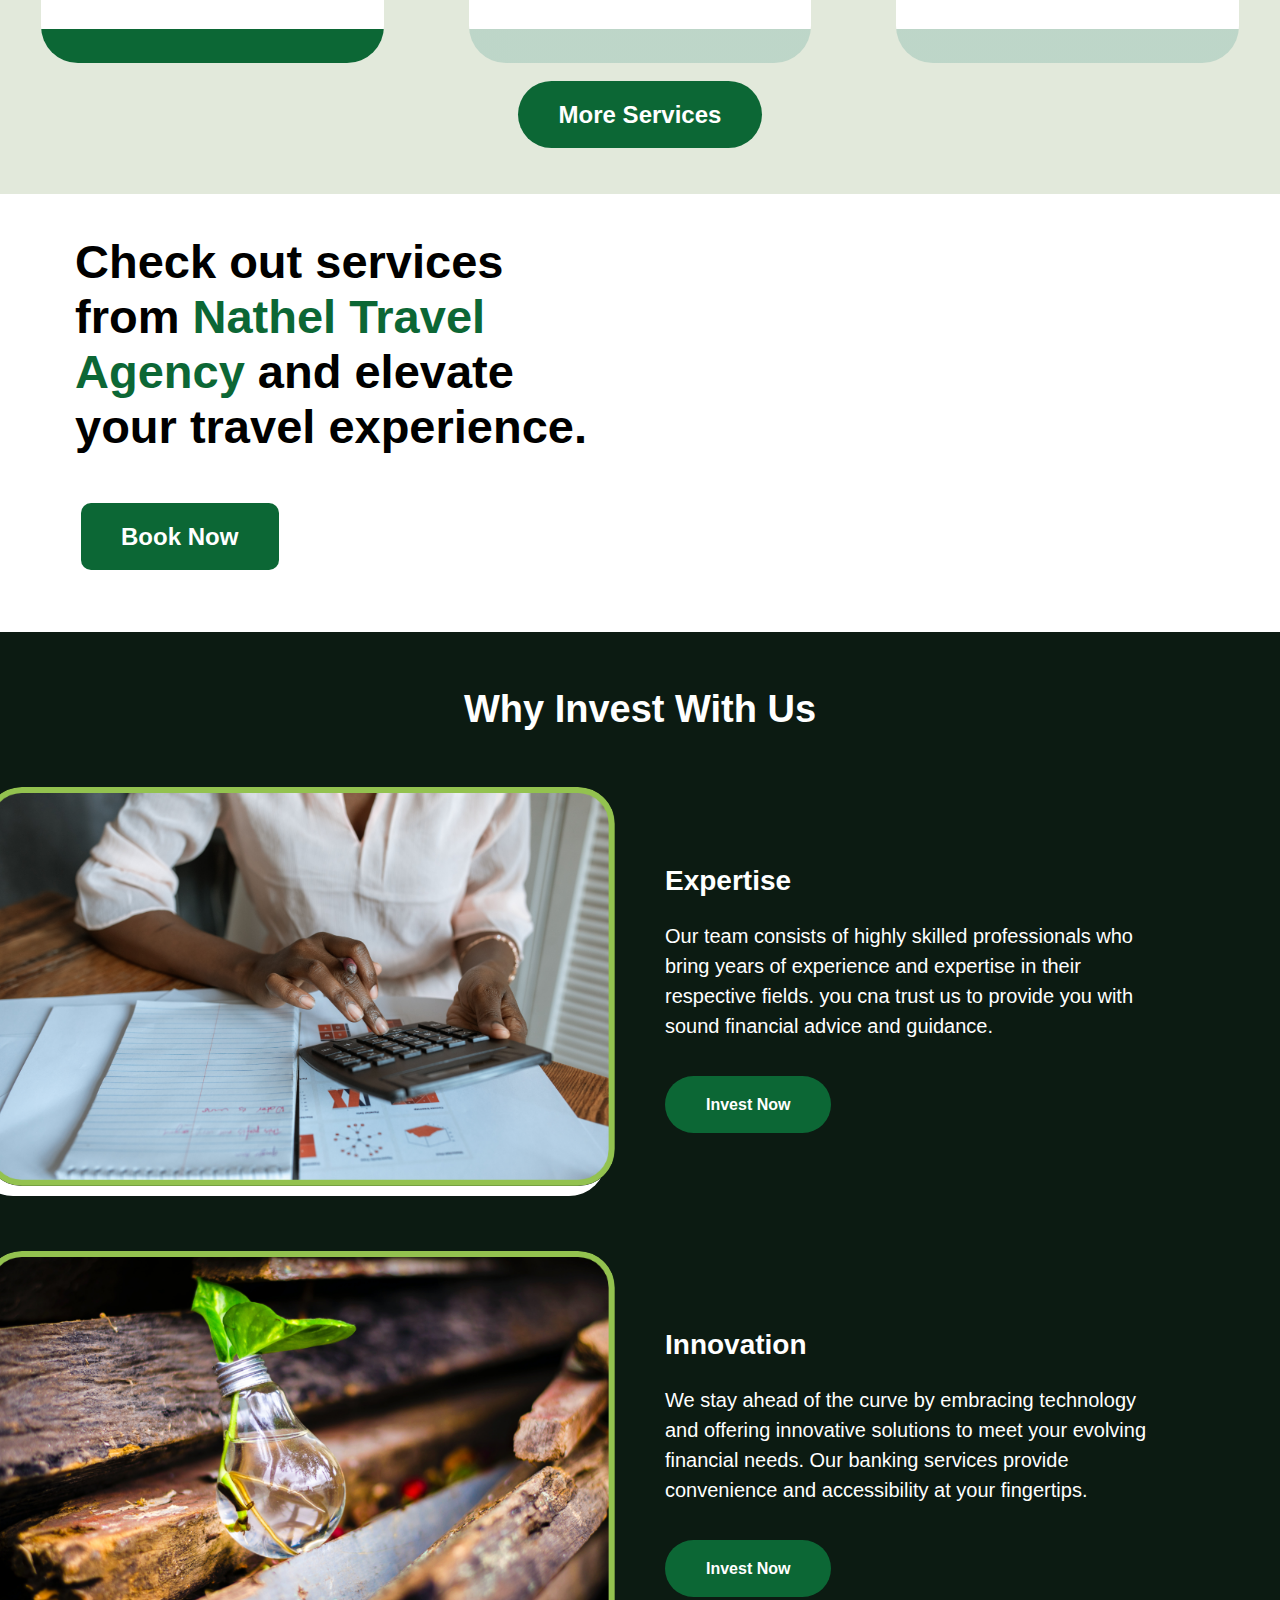
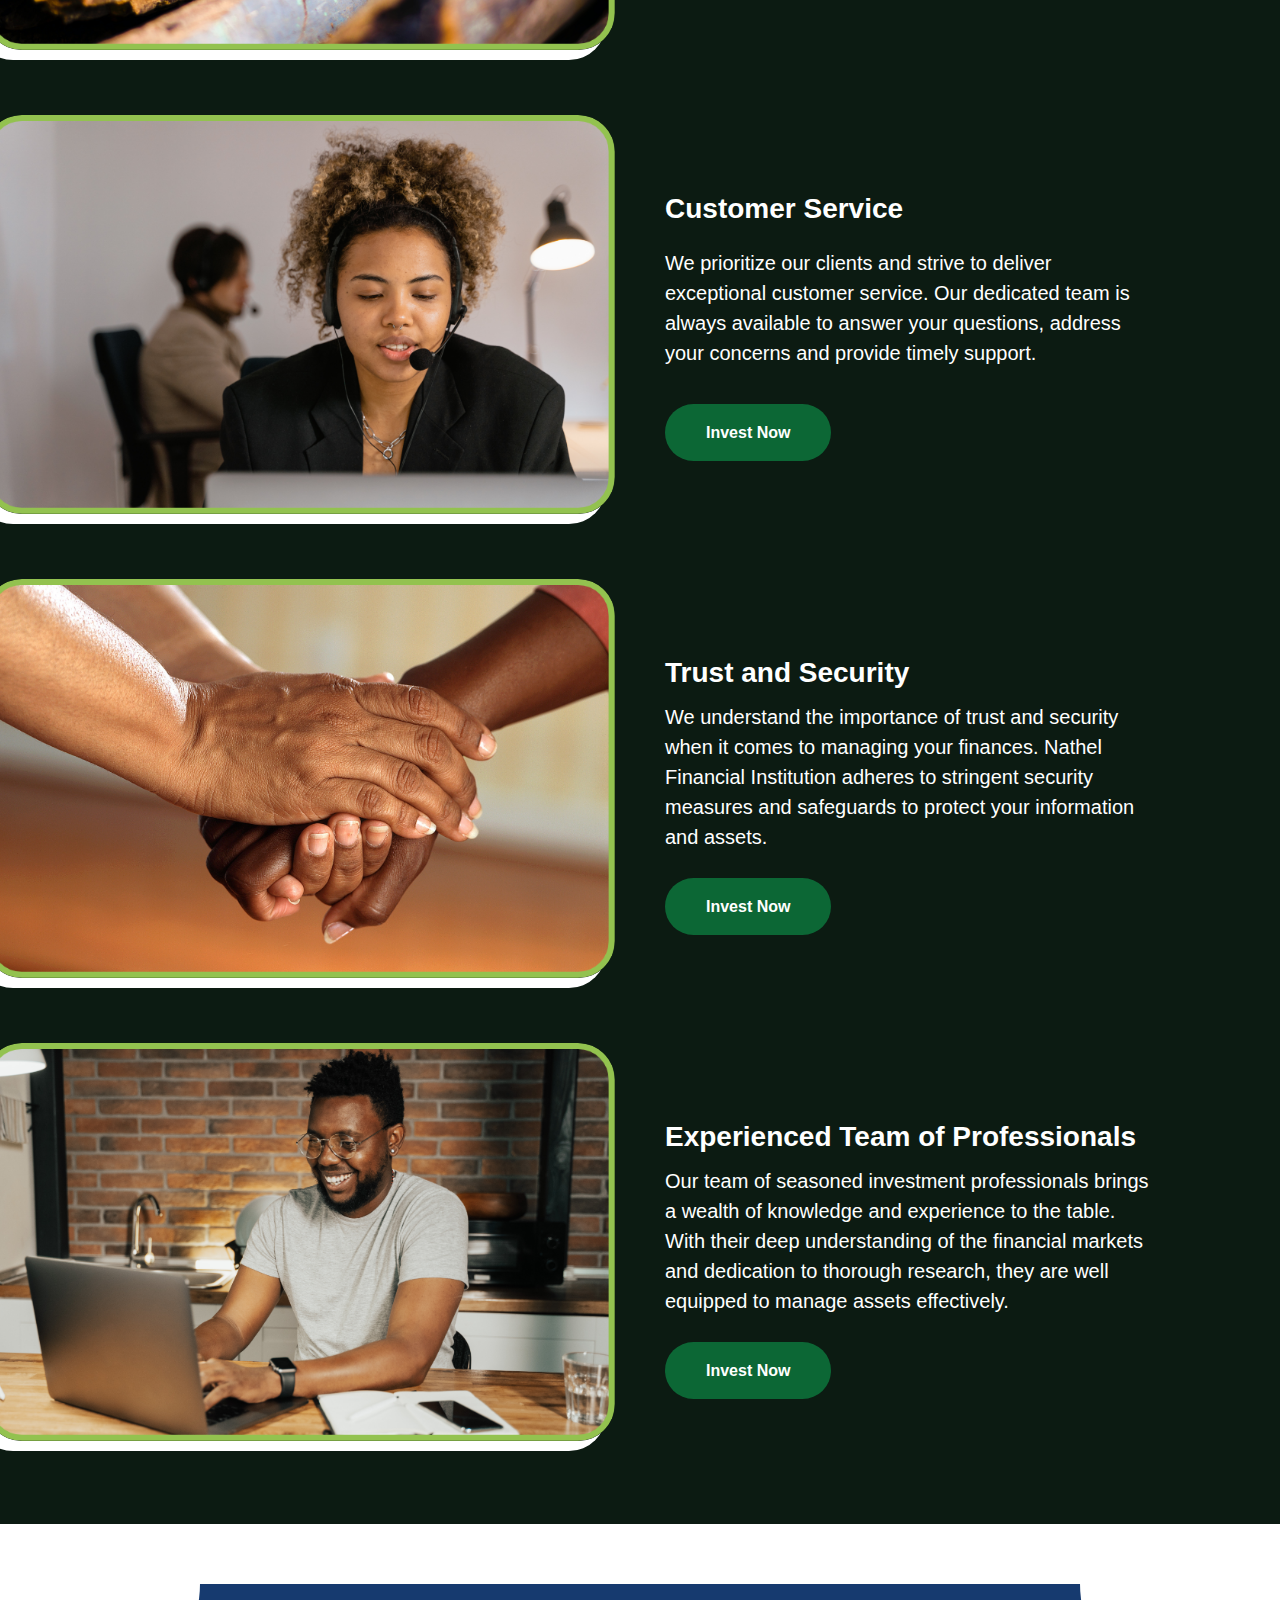
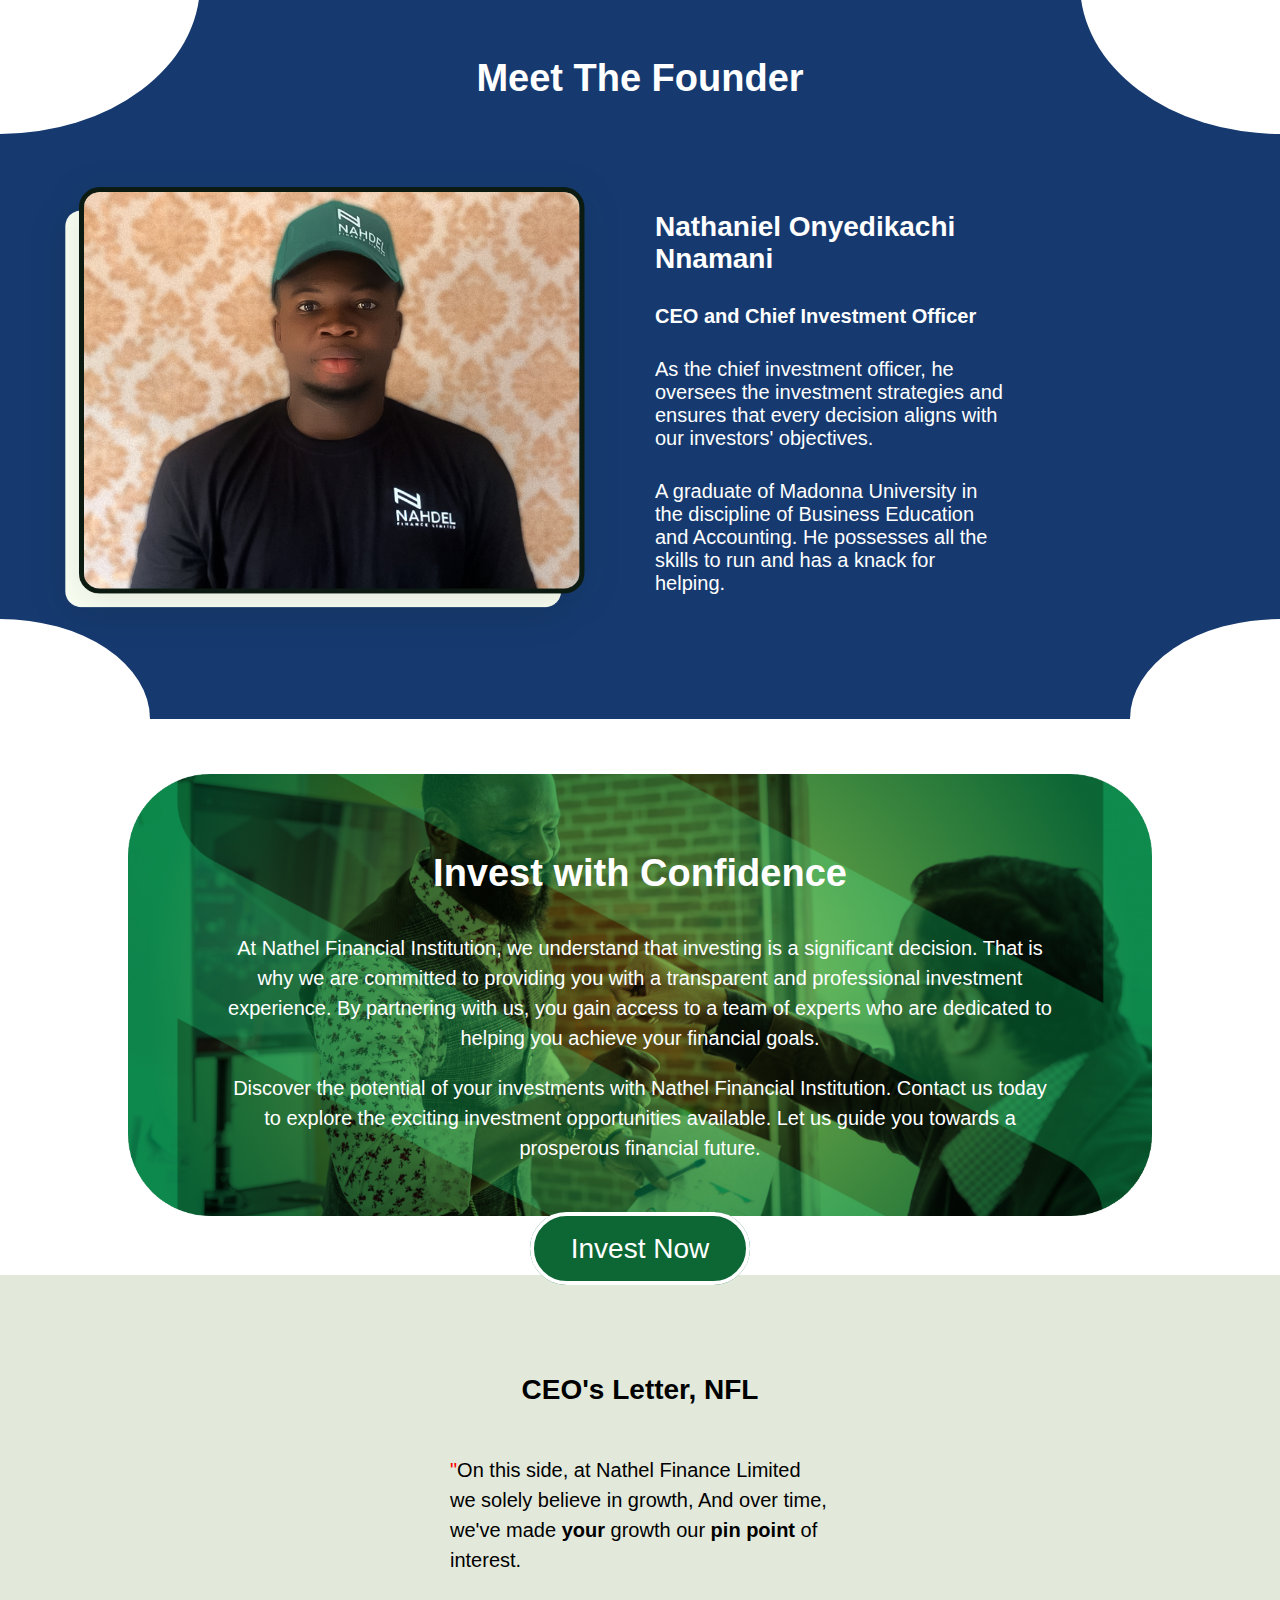
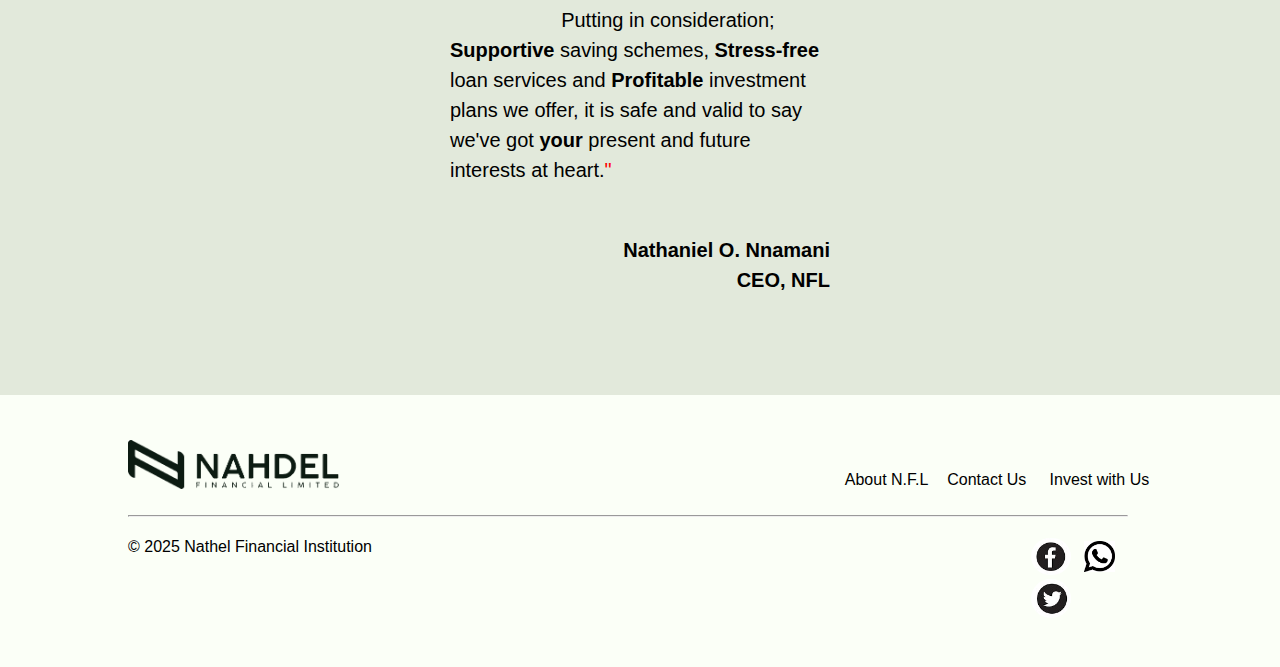
==== commit b6e0b782: "Update index.html" ====
--- a/index.html
+++ b/index.html
@@ -3,7 +3,7 @@
   <head>
     <meta charset="UTF-8" />
     <meta name="viewport" content="width=device-width, initial-scale=1.0" />
-    <title>Nahdel Finance Limited</title>
+    <title>Nathel Finance Limited</title>
     <link
       rel="shortcut icon"
       href="nahdel images/Fvicon.png"
@@ -818,7 +818,7 @@
       <div class="first-part-section1">
         <p>Empowering Your Financial Future</p>
         <p>
-          At Nahdel Financial Institution, we believe in the power of financial
+          At Nathel Financial Institution, we believe in the power of financial
           empowerment. We are committed to helping individuals and organizations
           achieve their financial goals through innovative solutions, expert
           guidance, and a customer-centric approach.
@@ -833,7 +833,7 @@
     <div id="second-part">
       <p>We are Looking for Investors</p>
       <p>
-        Nahdel Financial Institution is a premier financial institution that
+        Nathel Financial Institution is a premier financial institution that
         offers a unique opportunity for investors seeking to maximize their
         financial potential. With our extensive expertise and commitment to
         excellence, we provide a range of investment opportunities that deliver
@@ -885,7 +885,7 @@
       <div class="travel-agency">
         <p>
           Check out services from
-          <span class="travel-name">Nahdel Travel Agency</span> and elevate your
+          <span class="travel-name">Nathel Travel Agency</span> and elevate your
           travel experience.
         </p>
         <a class="travel-button" href="https://wa.me/message/DVHA7SPF5PKRJ1"
@@ -959,7 +959,7 @@
           <p class="top-one">Trust and Security</p>
           <p class="second-one">
             We understand the importance of trust and security when it comes to
-            managing your finances. Nahdel Financial Institution adheres to
+            managing your finances. Nathel Financial Institution adheres to
             stringent security measures and safeguards to protect your
             information and assets.
           </p>
@@ -1032,14 +1032,14 @@
       <div class="sixth-section">
         <p>Invest with Confidence</p>
         <p class="six-p">
-          At Nahdel Financial Institution, we understand that investing is a
+          At Nathel Financial Institution, we understand that investing is a
           significant decision. That is why we are committed to providing you
           with a transparent and professional investment experience. By
           partnering with us, you gain access to a team of experts who are
           dedicated to helping you achieve your financial goals.
         </p>
         <p class="six-p">
-          Discover the potential of your investments with Nahdel Financial
+          Discover the potential of your investments with Nathel Financial
           Institution. Contact us today to explore the exciting investment
           opportunities available. Let us guide you towards a prosperous
           financial future.
@@ -1051,7 +1051,7 @@
     <div id="letter">
       <p>CEO's Letter, NFL</p>
       <p>
-        <span class="change-color">"</span>On this side, at Nahdel Finance
+        <span class="change-color">"</span>On this side, at Nathel Finance
         Limited we solely believe in growth, And over time, we've made
         <strong>your</strong> growth our <strong>pin point</strong> of interest.
       </p>
@@ -1083,7 +1083,7 @@
         </div>
         <hr />
         <div class="footer-grid footer2">
-          <div class="item foot6">&copy; 2025 Nahdel Financial Institution</div>
+          <div class="item foot6">&copy; 2025 Nathel Financial Institution</div>
           <div class="item foot7">
             <div>
               <a href="https://m.facebook.com/profile.php?id=100094048087216"
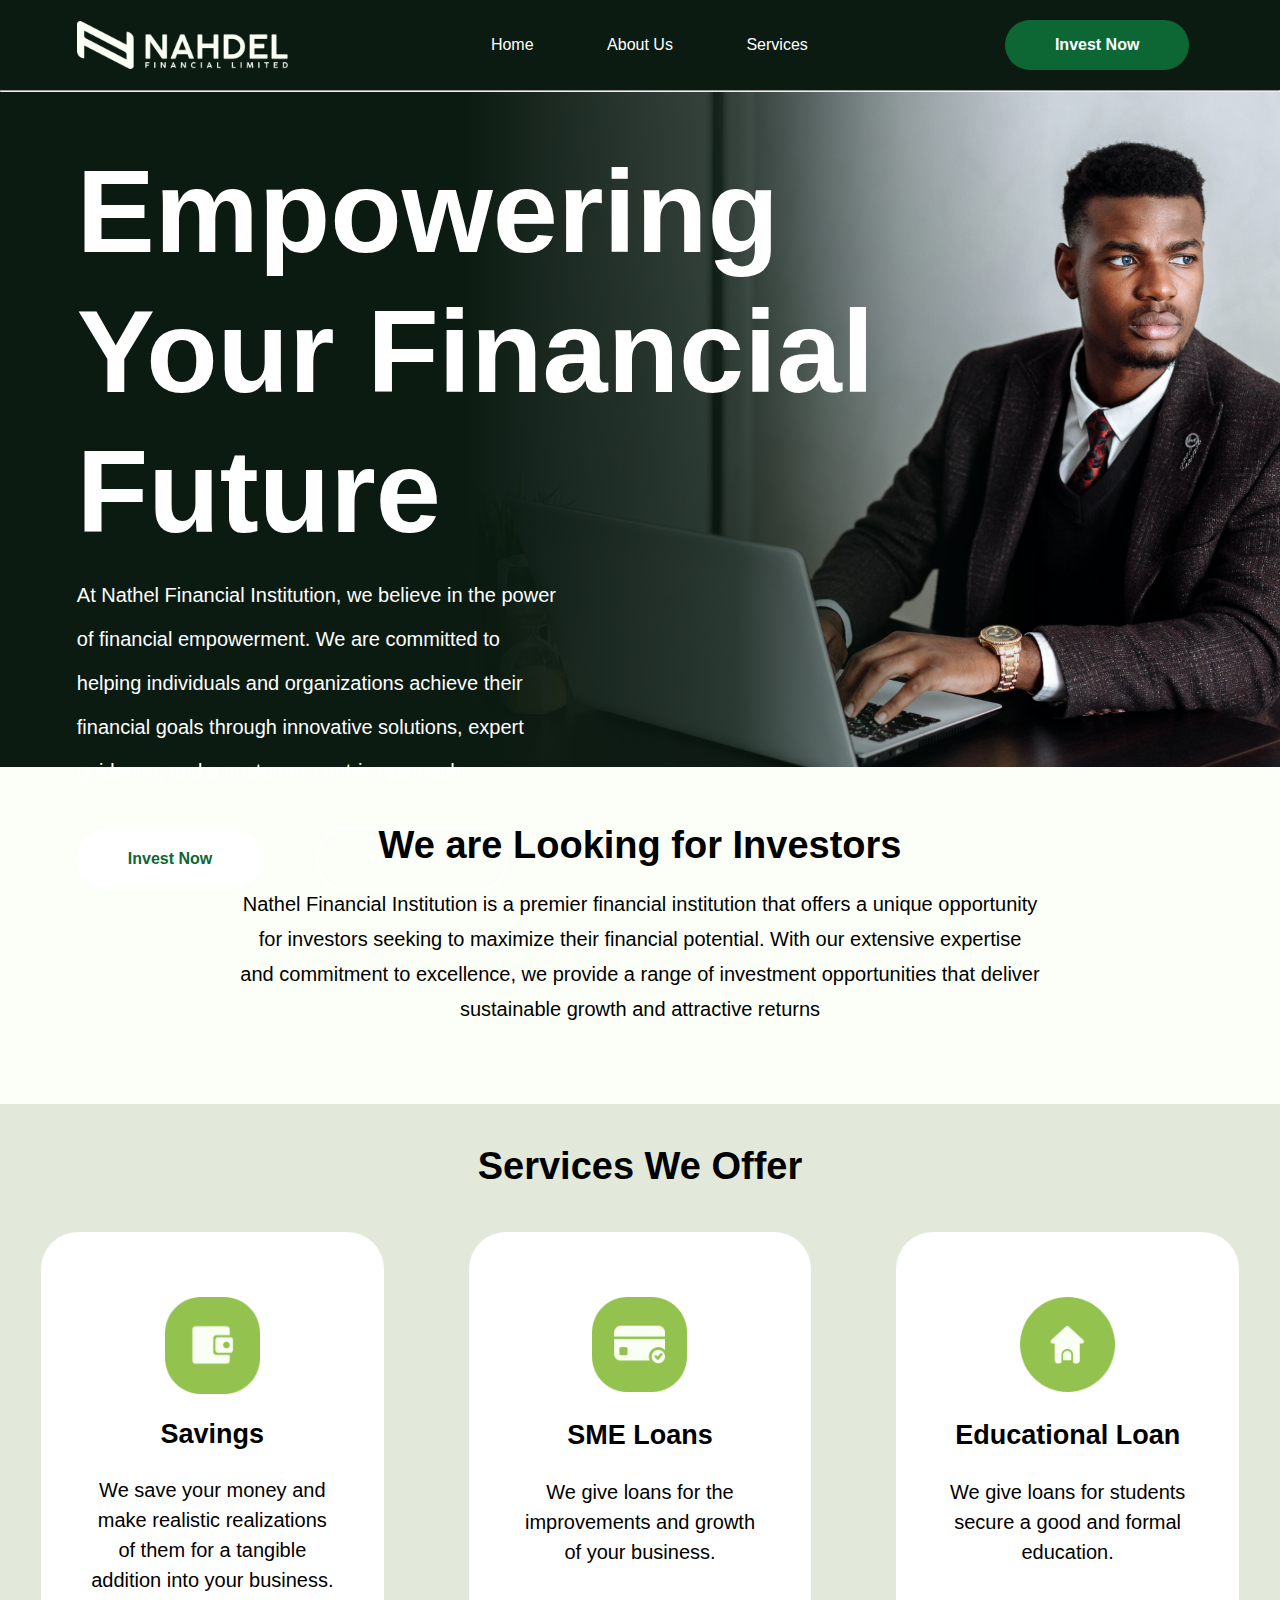
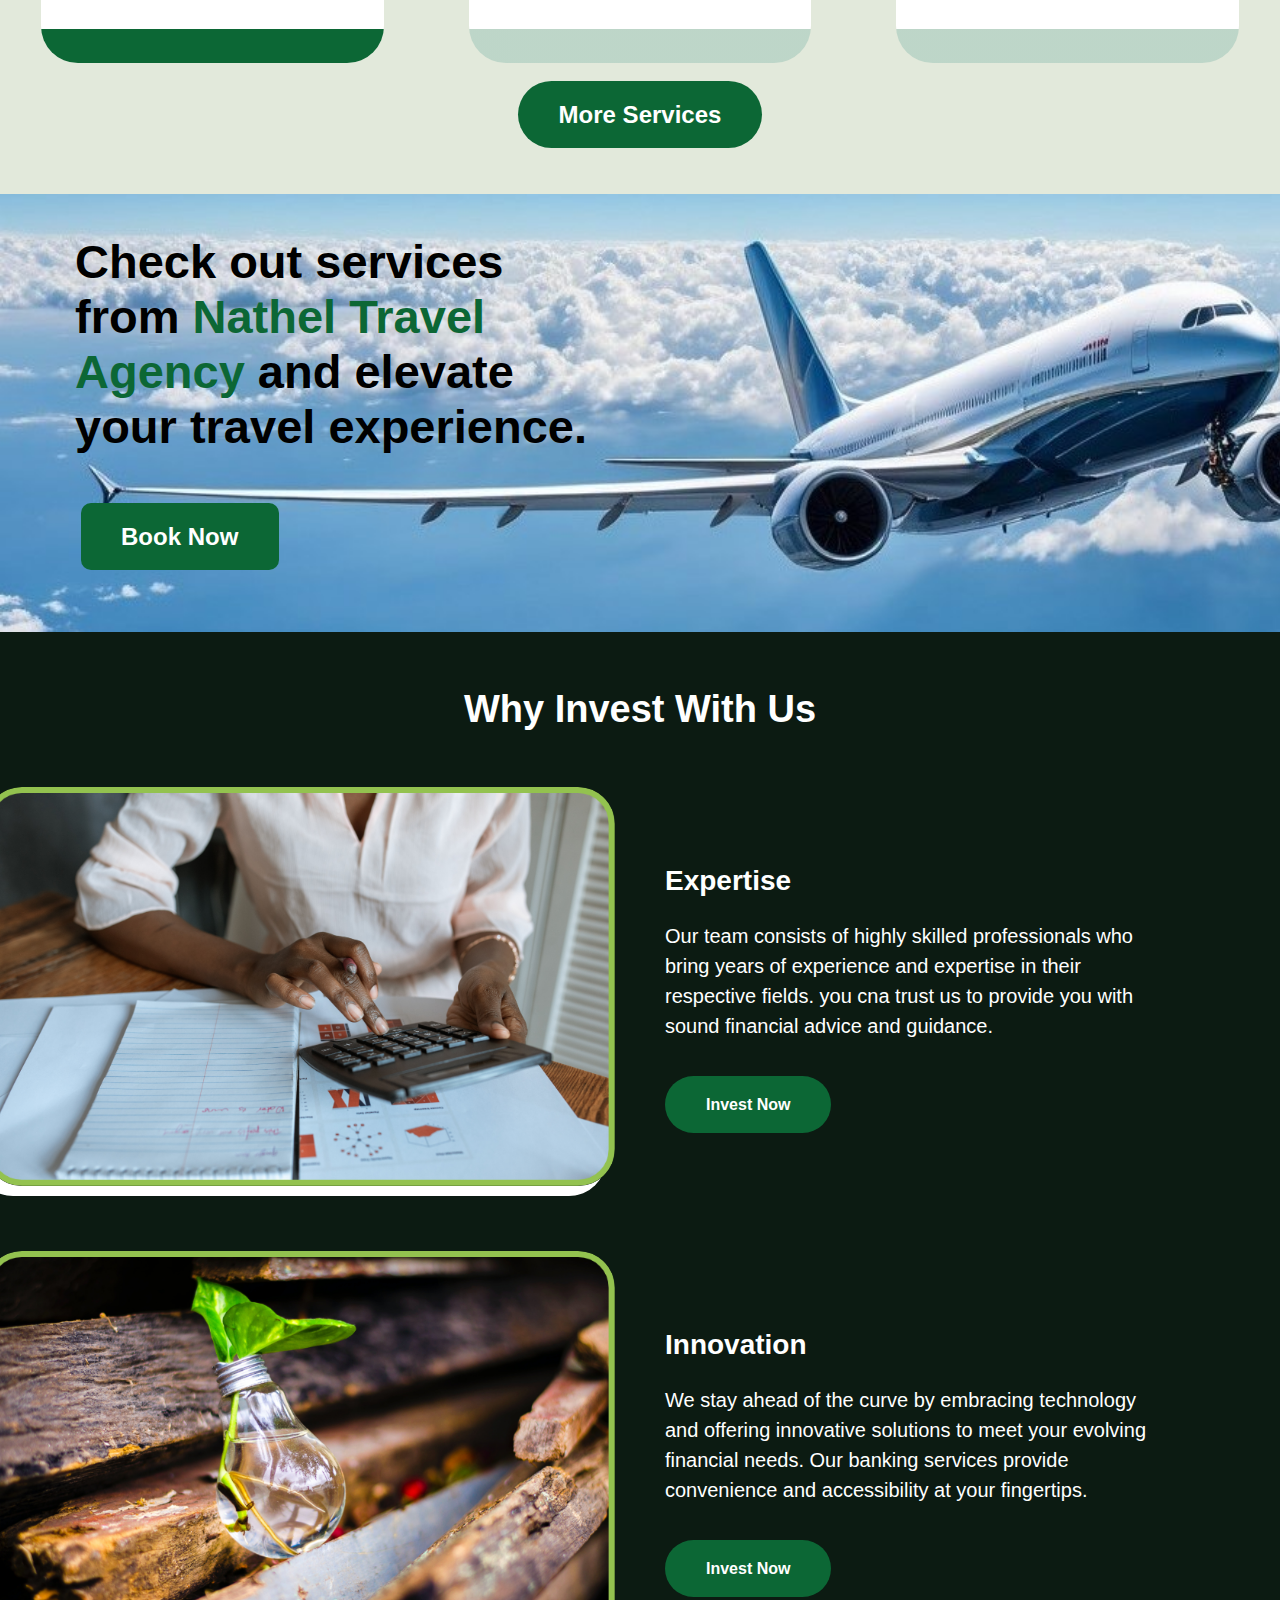
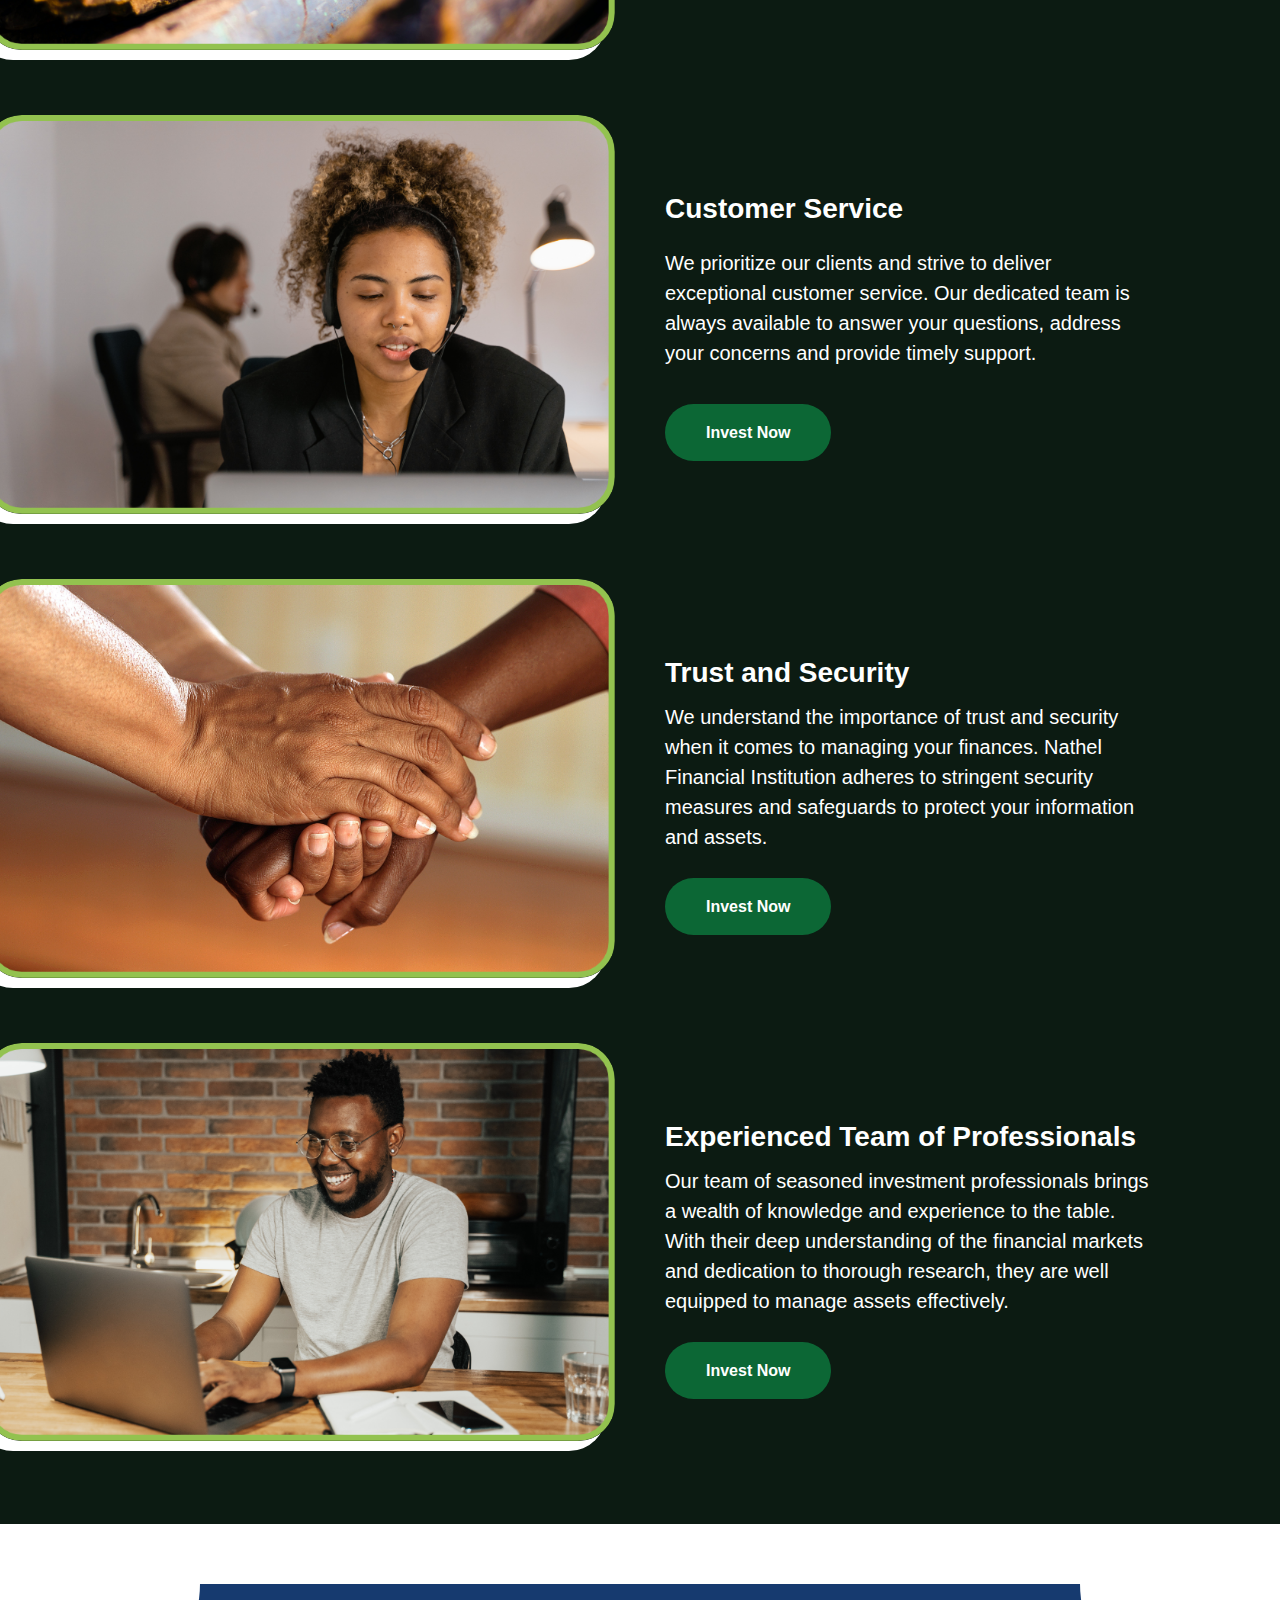
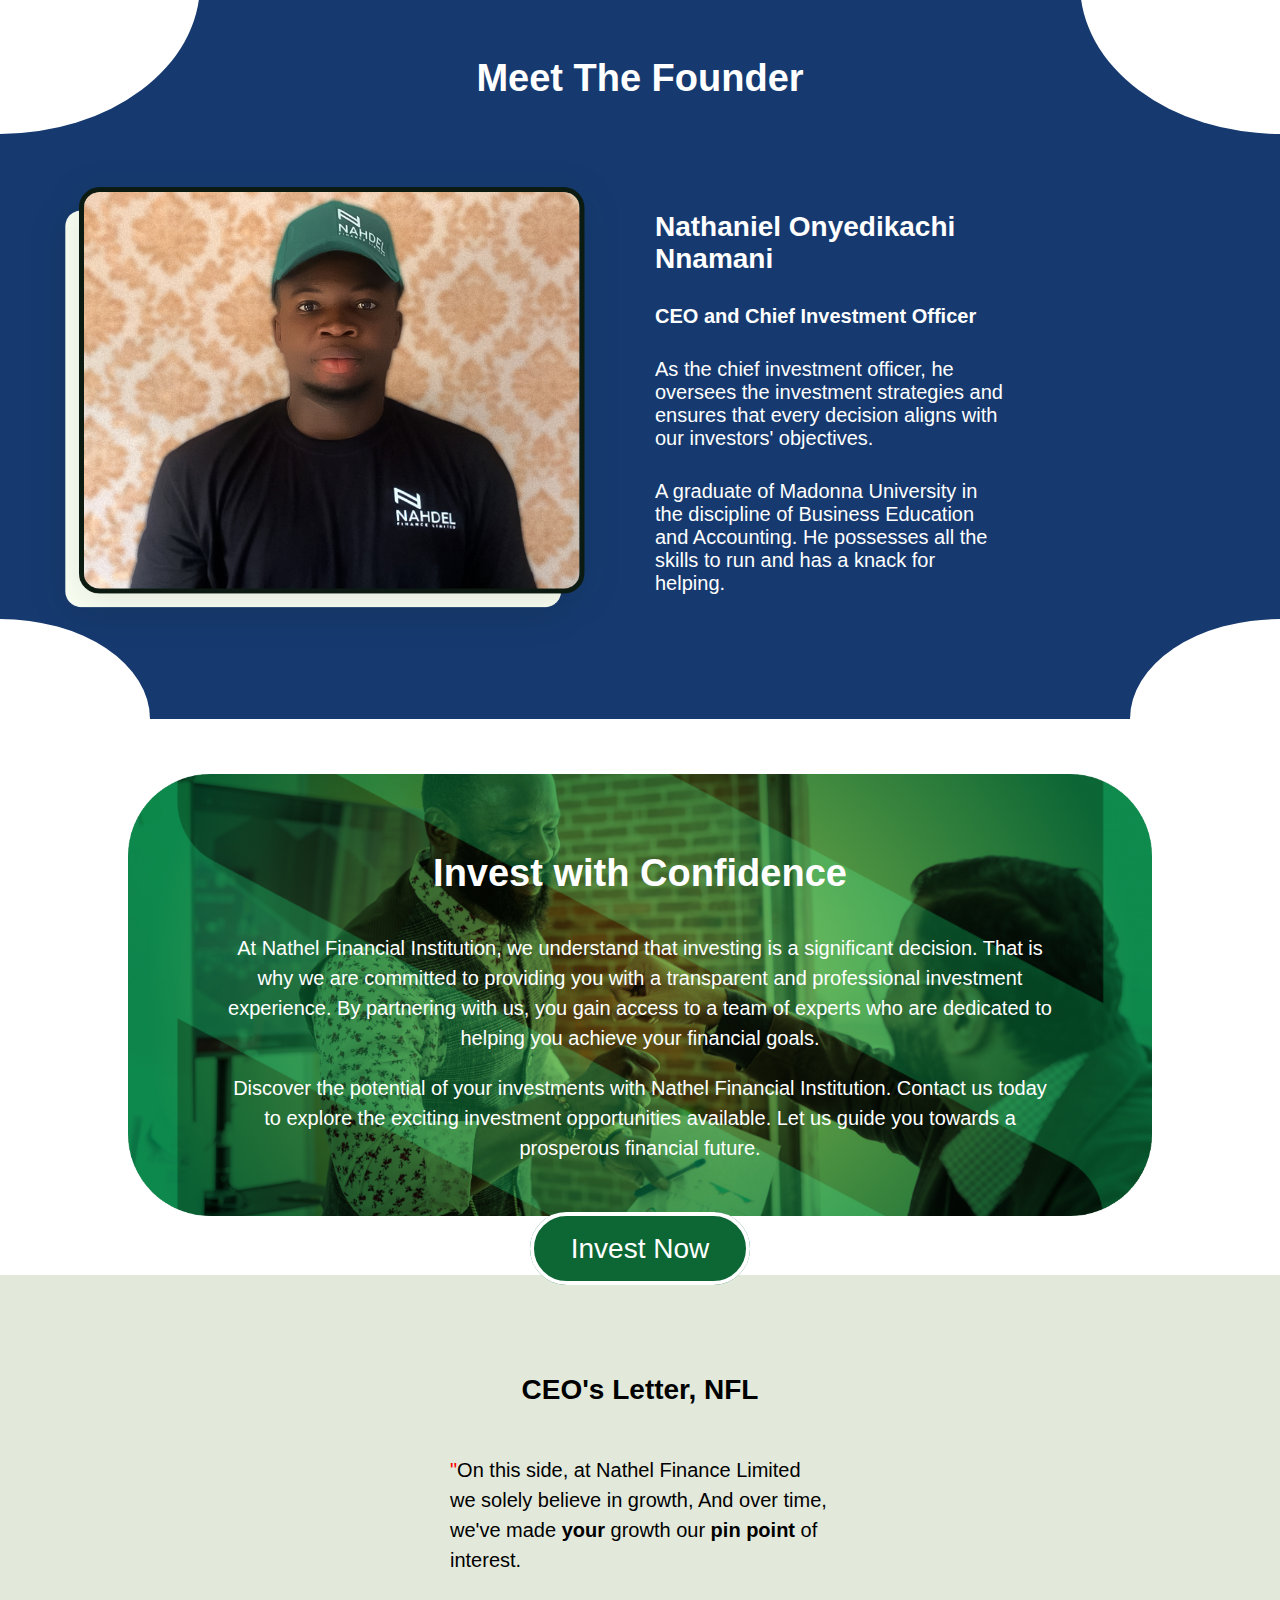
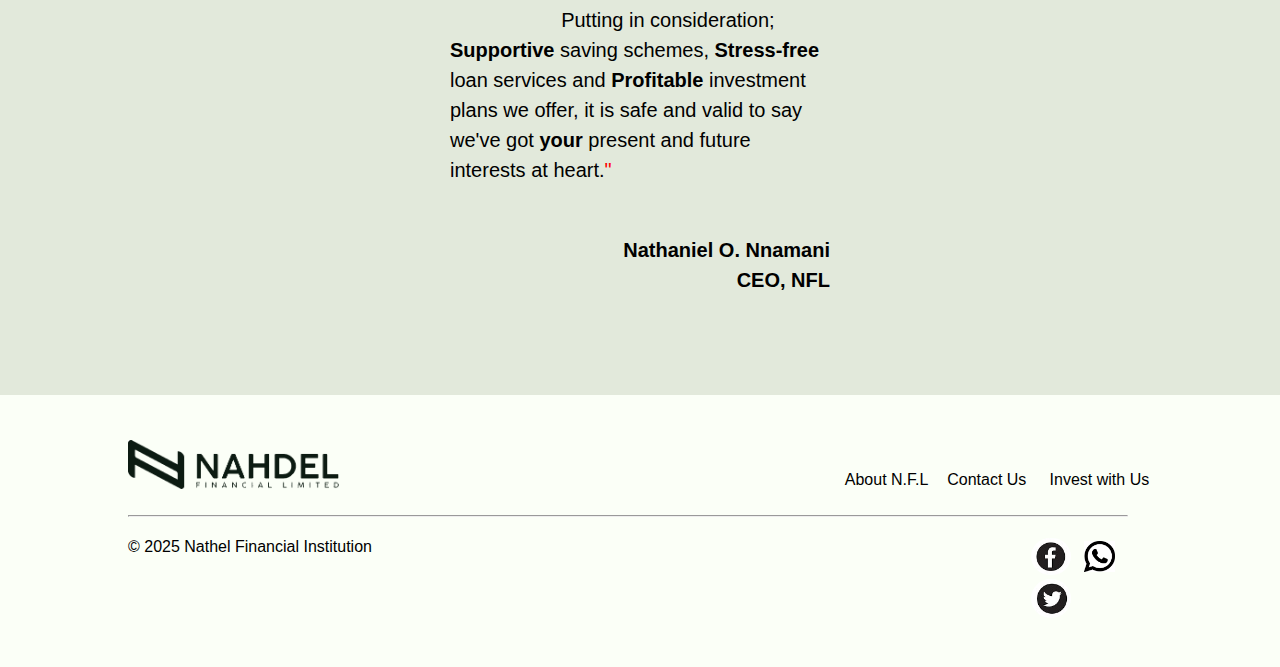
==== commit 2ab083cd: "Update index.html" ====
--- a/index.html
+++ b/index.html
@@ -310,7 +310,7 @@
         transition: all 0.3s;
       }
       #travel-agency {
-        background-image: url("Nahdel\ photo.jpg");
+        background-image: url("nathel\ photo.jpg");
         background-size: cover;
         padding-top: 19px;
         padding-bottom: 76px;
